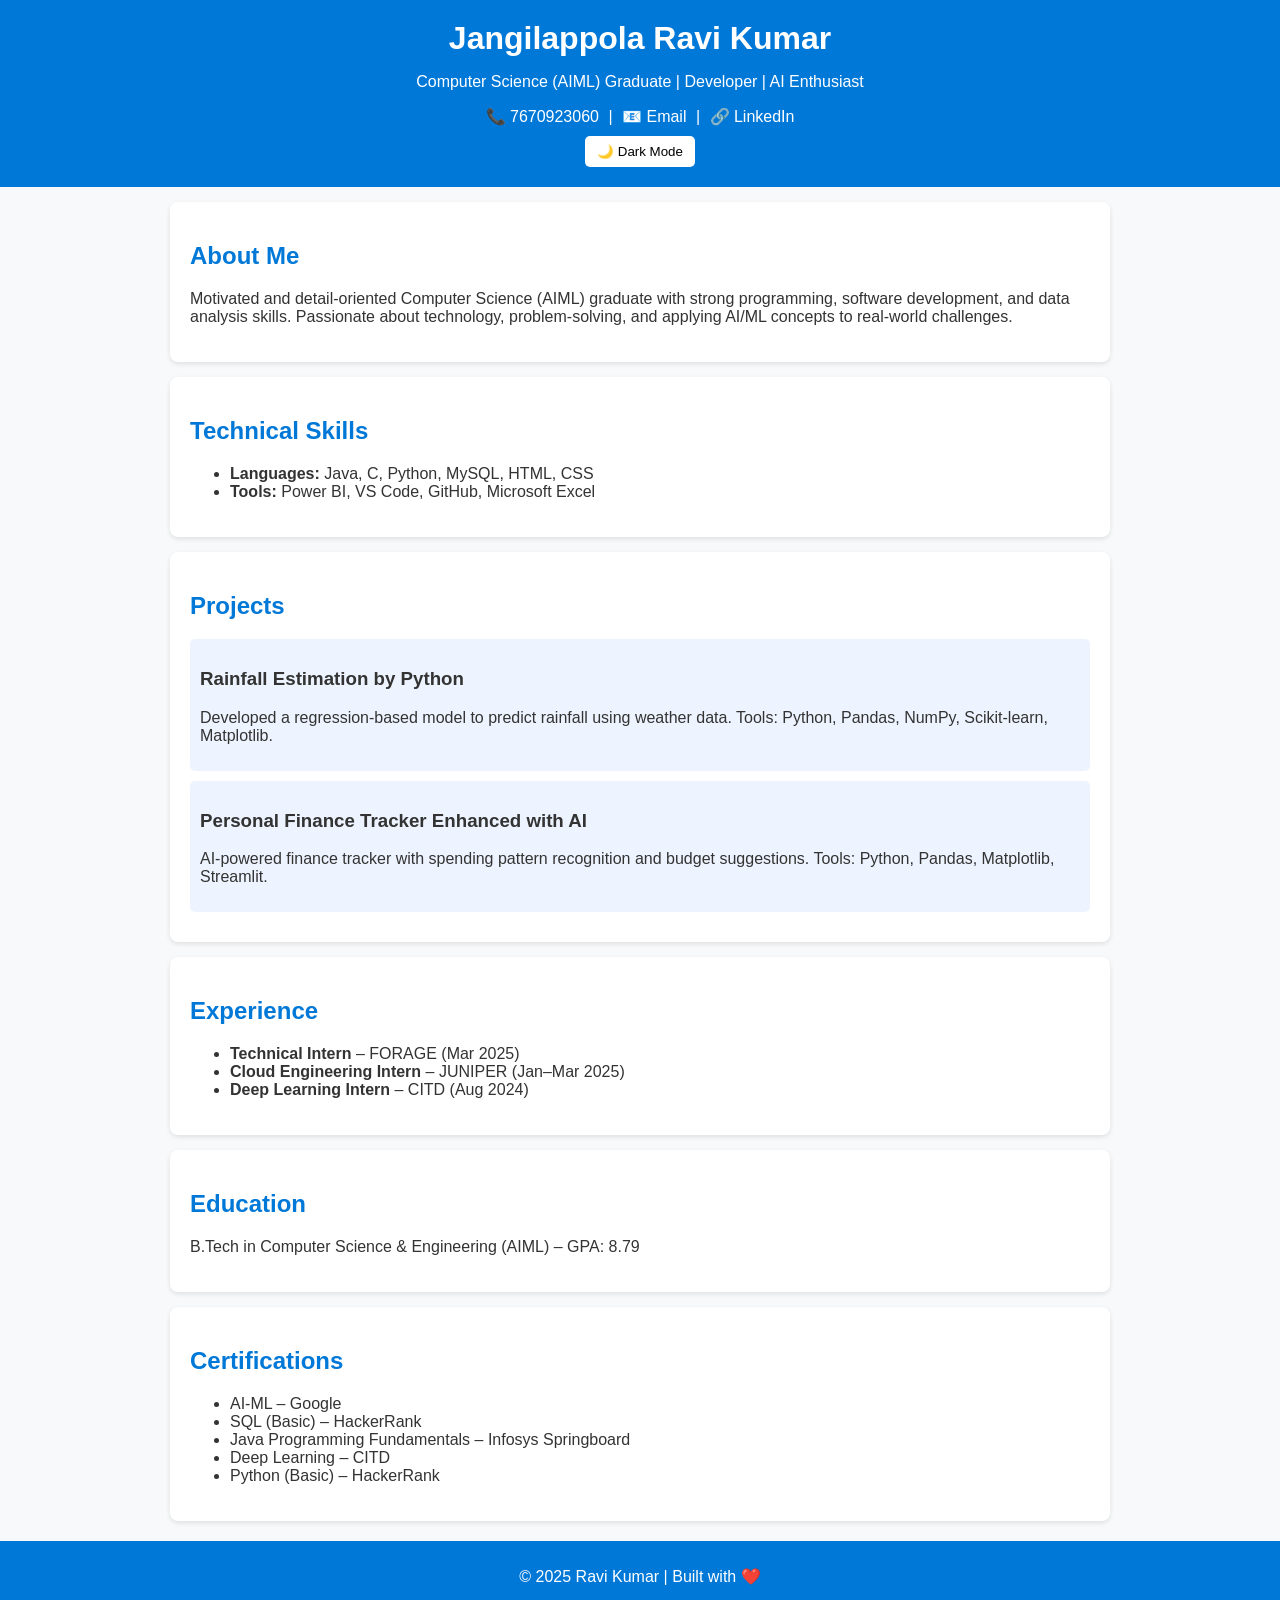
==== index.htm @ ba374aaa "Initial commit" ====
<!DOCTYPE html>
<html lang="en">
<head>
    <meta charset="UTF-8">
    <meta name="viewport" content="width=device-width, initial-scale=1.0">
    <title>Ravi Kumar | Portfolio</title>
    <link rel="stylesheet" href="style.css">
    <script defer src="script.js"></script>
</head>
<body>

<header>
    <h1>Jangilappola Ravi Kumar</h1>
    <p>Computer Science (AIML) Graduate | Developer | AI Enthusiast</p>
    <div class="contact">
        <a href="tel:+917670923060">📞 7670923060</a> |
        <a href="mailto:jravikumar960@gmail.com">📧 Email</a> |
        <a href="https://linkedin.com">🔗 LinkedIn</a>
    </div>
    <button id="theme-toggle">🌙 Dark Mode</button>
</header>

<section id="about" class="fade-in">
    <h2>About Me</h2>
    <p>Motivated and detail-oriented Computer Science (AIML) graduate with strong programming, software development, and data analysis skills. Passionate about technology, problem-solving, and applying AI/ML concepts to real-world challenges.</p>
</section>

<section id="skills" class="fade-in">
    <h2>Technical Skills</h2>
    <ul>
        <li><b>Languages:</b> Java, C, Python, MySQL, HTML, CSS</li>
        <li><b>Tools:</b> Power BI, VS Code, GitHub, Microsoft Excel</li>
    </ul>
</section>

<section id="projects" class="fade-in">
    <h2>Projects</h2>
    <div class="project-card">
        <h3>Rainfall Estimation by Python</h3>
        <p>Developed a regression-based model to predict rainfall using weather data. Tools: Python, Pandas, NumPy, Scikit-learn, Matplotlib.</p>
    </div>
    <div class="project-card">
        <h3>Personal Finance Tracker Enhanced with AI</h3>
        <p>AI-powered finance tracker with spending pattern recognition and budget suggestions. Tools: Python, Pandas, Matplotlib, Streamlit.</p>
    </div>
</section>

<section id="experience" class="fade-in">
    <h2>Experience</h2>
    <ul>
        <li><b>Technical Intern</b> – FORAGE (Mar 2025)</li>
        <li><b>Cloud Engineering Intern</b> – JUNIPER (Jan–Mar 2025)</li>
        <li><b>Deep Learning Intern</b> – CITD (Aug 2024)</li>
    </ul>
</section>

<section id="education" class="fade-in">
    <h2>Education</h2>
    <p>B.Tech in Computer Science & Engineering (AIML) – GPA: 8.79</p>
</section>

<section id="certifications" class="fade-in">
    <h2>Certifications</h2>
    <ul>
        <li>AI-ML – Google</li>
        <li>SQL (Basic) – HackerRank</li>
        <li>Java Programming Fundamentals – Infosys Springboard</li>
        <li>Deep Learning – CITD</li>
        <li>Python (Basic) – HackerRank</li>
    </ul>
</section>

<footer>
    <p>© 2025 Ravi Kumar | Built with ❤️</p>
</footer>

</body>
</html>
---- style.css ----
body {
    font-family: Arial, sans-serif;
    margin: 0;
    background: var(--bg-color, #f8f9fa);
    color: var(--text-color, #333);
    transition: background 0.3s, color 0.3s;
}

header {
    background: #0078d7;
    color: white;
    padding: 20px;
    text-align: center;
}

header h1 {
    margin: 0;
}

.contact a {
    color: white;
    text-decoration: none;
    margin: 0 5px;
}

#theme-toggle {
    background: white;
    border: none;
    padding: 8px 12px;
    margin-top: 10px;
    cursor: pointer;
    border-radius: 5px;
}

section {
    padding: 20px;
    background: white;
    margin: 15px auto;
    max-width: 900px;
    border-radius: 8px;
    box-shadow: 0 2px 5px rgba(0,0,0,0.1);
}

h2 {
    color: #0078d7;
}

.project-card {
    background: #eef4ff;
    padding: 10px;
    border-radius: 5px;
    margin-bottom: 10px;
    transition: transform 0.3s;
}

.project-card:hover {
    transform: scale(1.02);
}

footer {
    text-align: center;
    padding: 10px;
    background: #0078d7;
    color: white;
    margin-top: 20px;
}

/* Animations */
.fade-in {
    opacity: 0;
    transform: translateY(20px);
    animation: fadeIn 1s forwards;
}

@keyframes fadeIn {
    to {
        opacity: 1;
        transform: translateY(0);
    }
}

/* Dark mode */
body.dark {
    --bg-color: #1e1e1e;
    --text-color: #f0f0f0;
}

body.dark section {
    background: #2c2c2c;
}

body.dark header,
body.dark footer {
    background: #111;
}
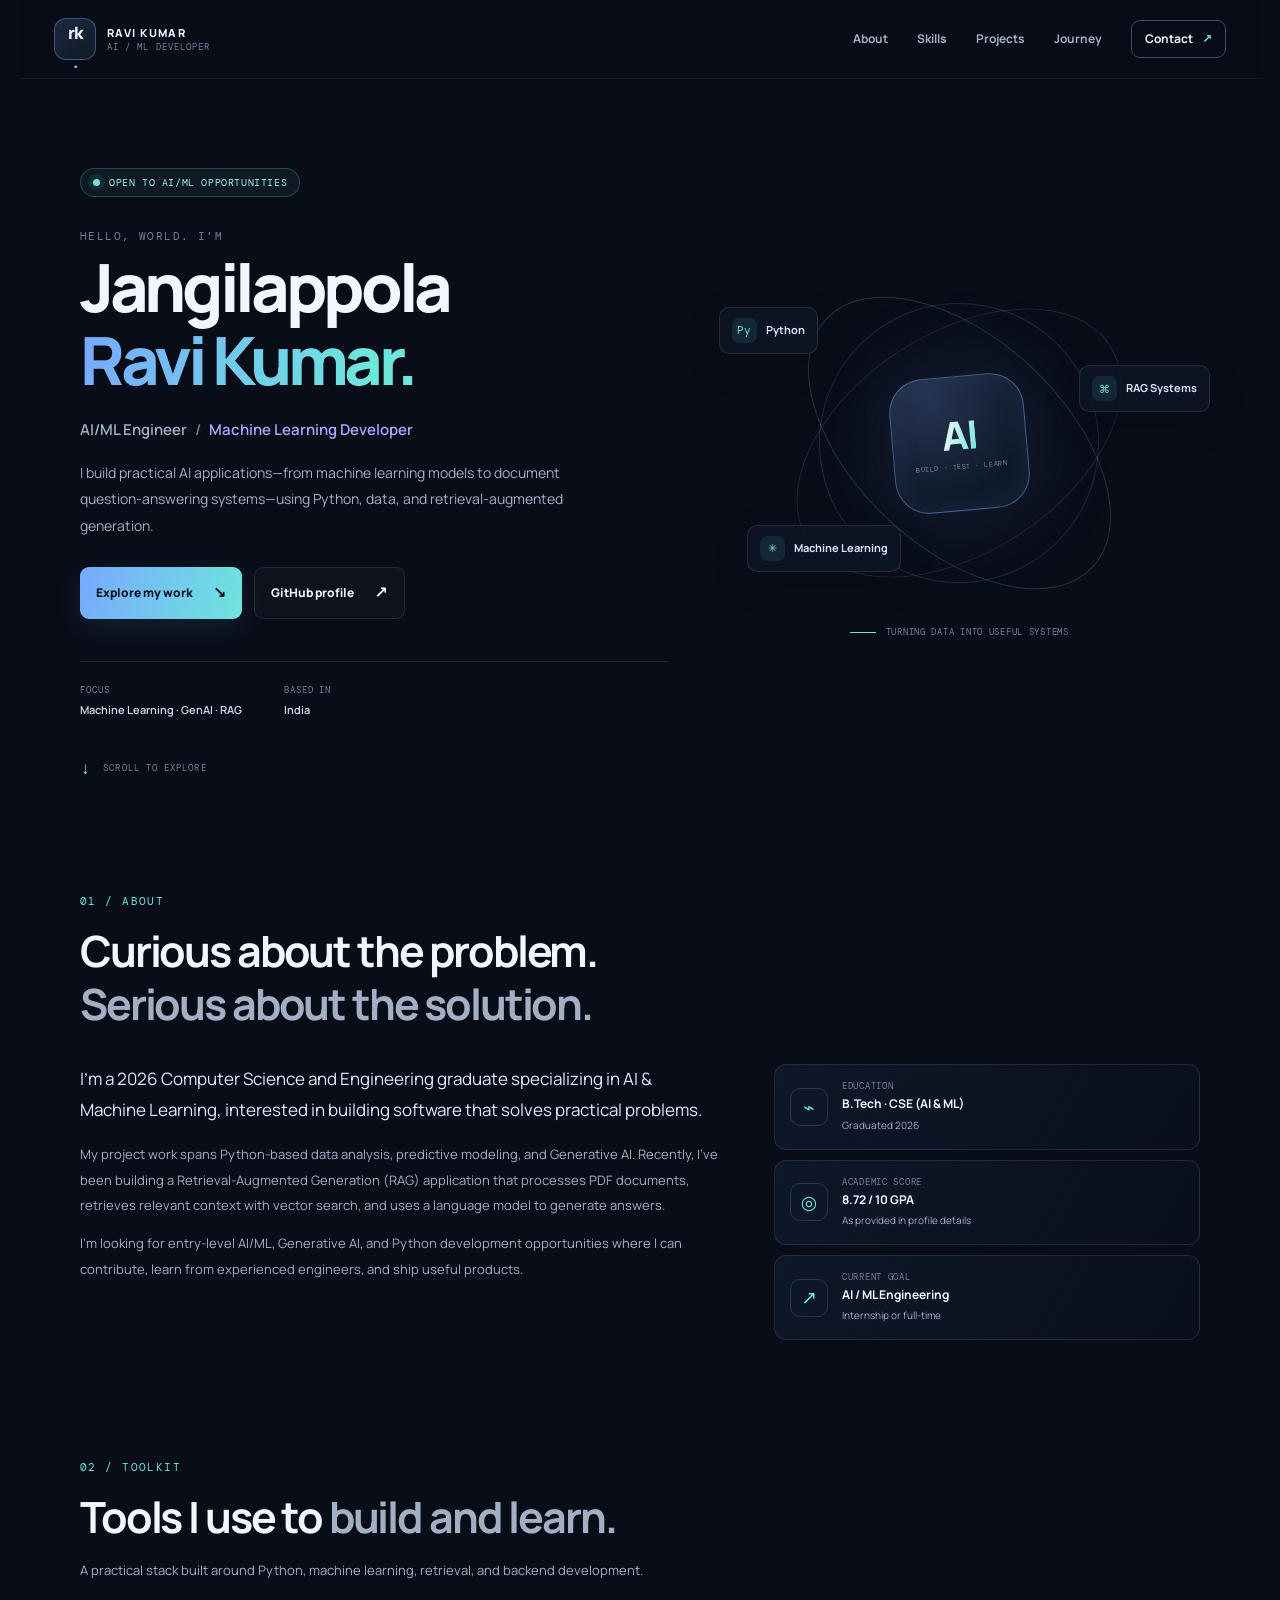
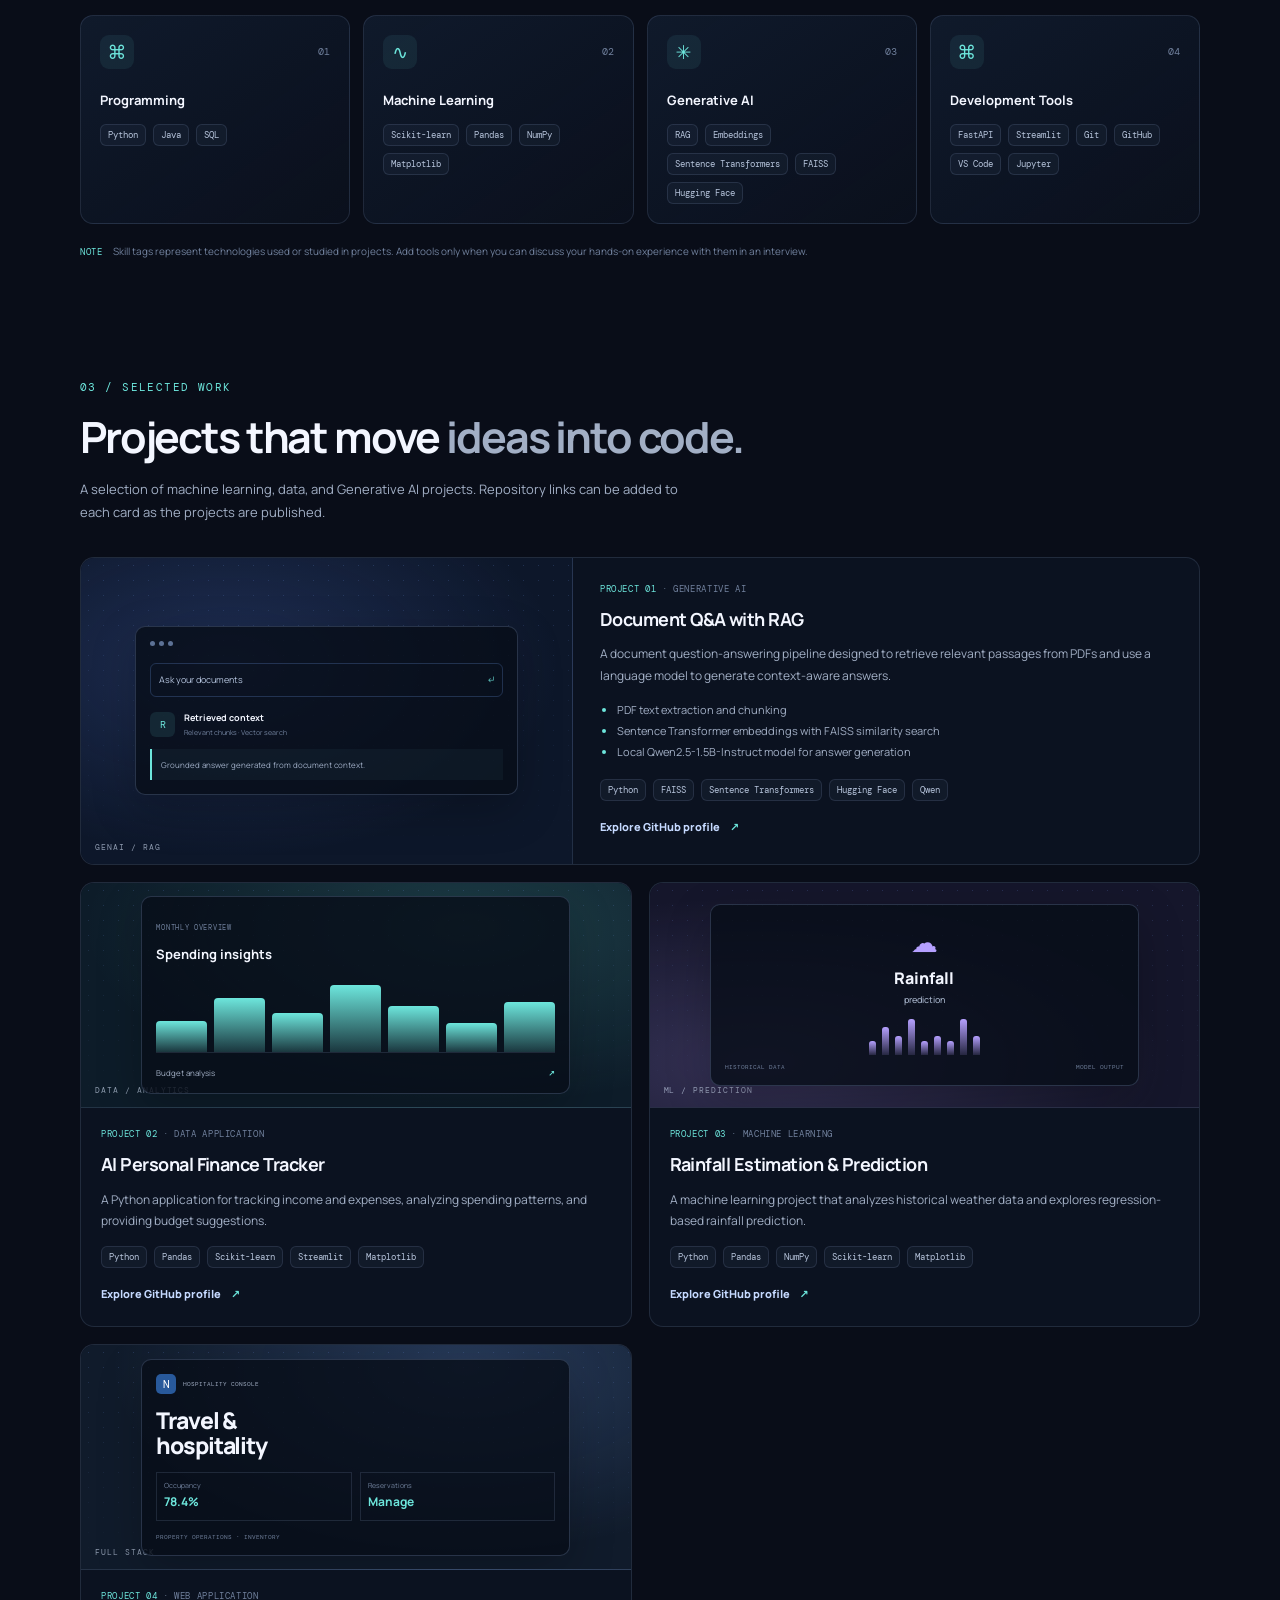
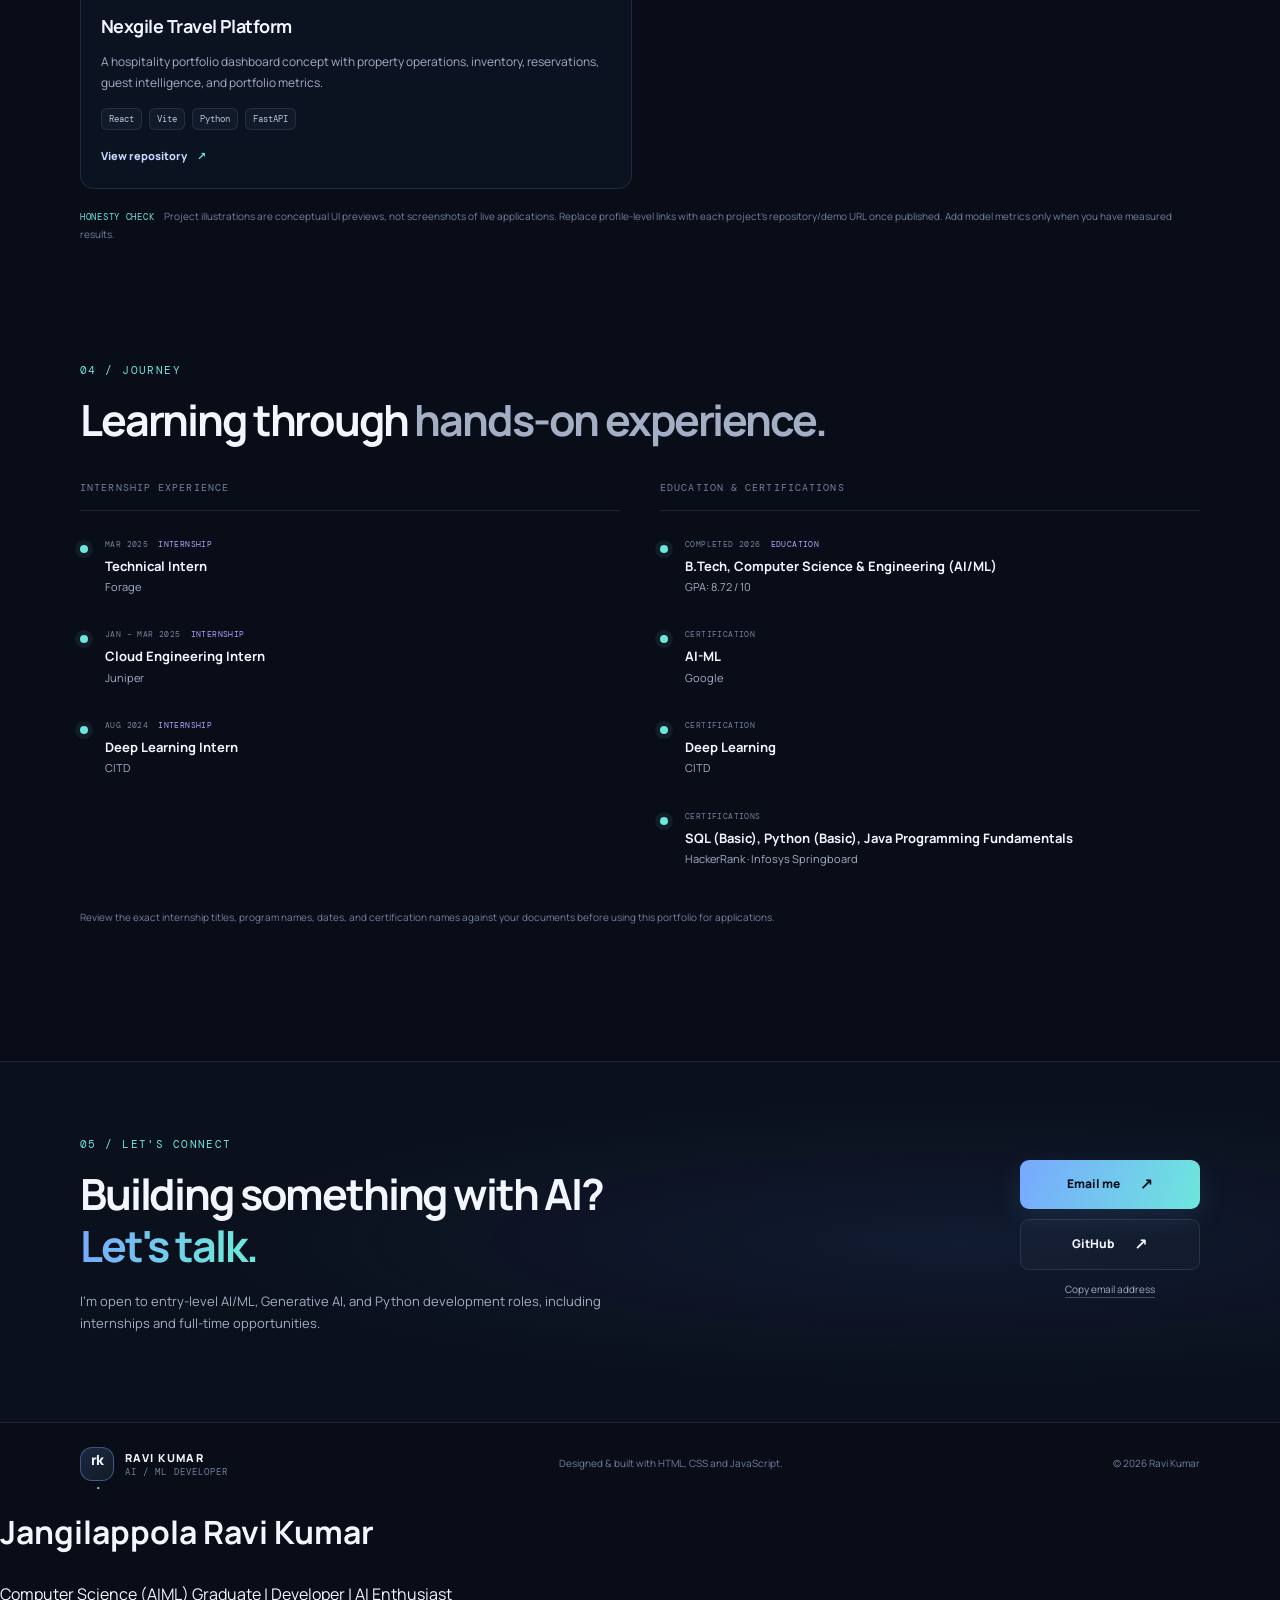
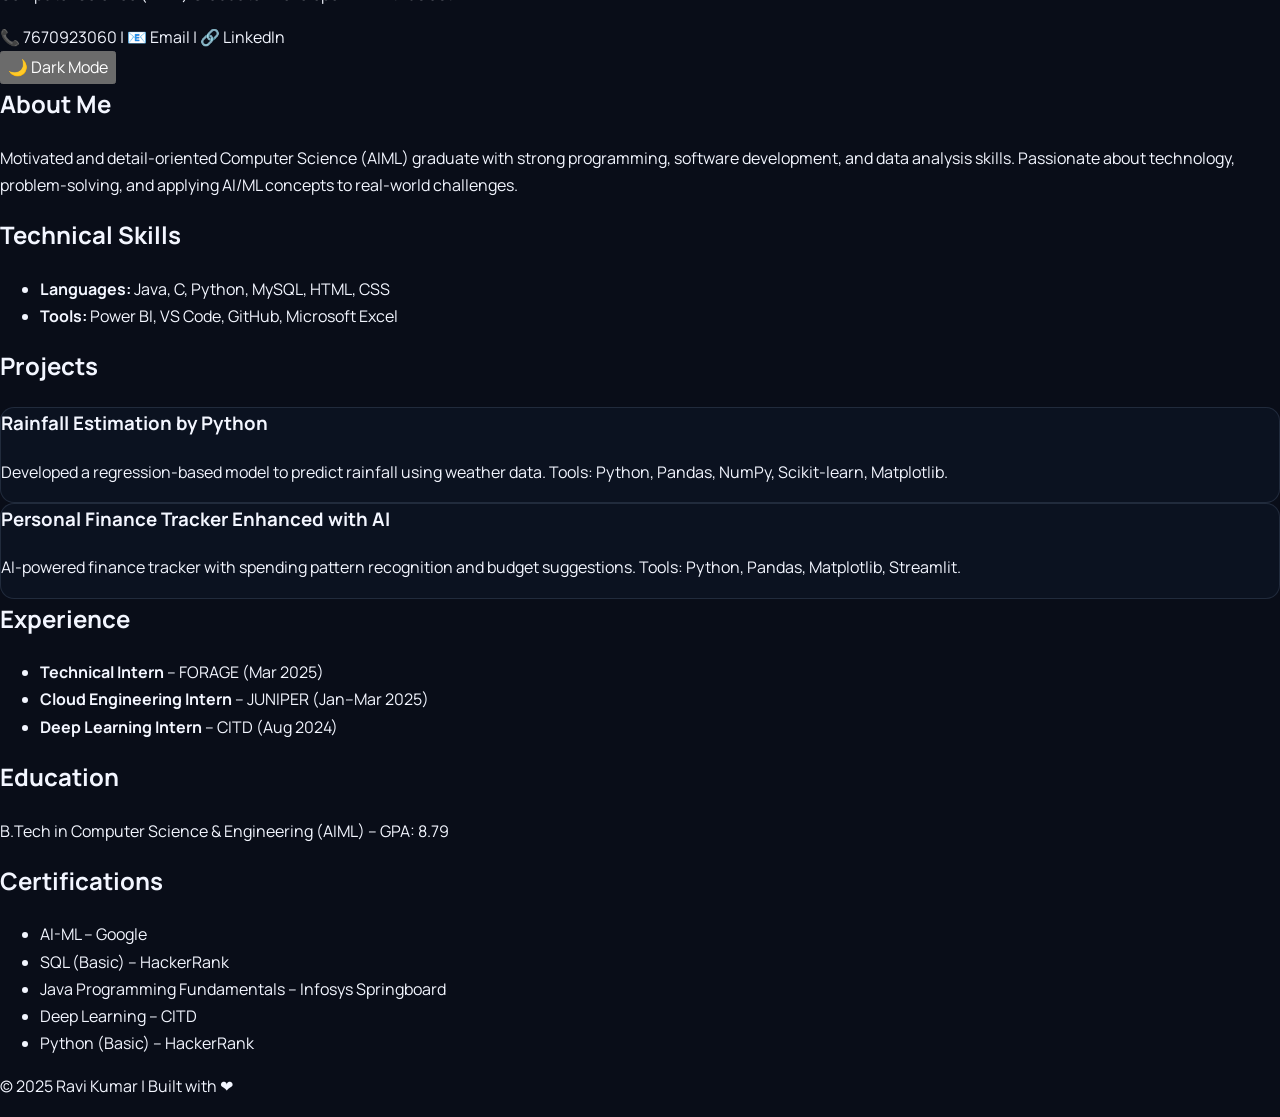
==== commit 6650ad8e: "Redesign portfolio for AI ML roles" ====
--- a/index.htm
+++ b/index.htm
@@ -3,11 +3,168 @@
 <head>
     <meta charset="UTF-8">
     <meta name="viewport" content="width=device-width, initial-scale=1.0">
-    <title>Ravi Kumar | Portfolio</title>
+    <title>Jangilappola Ravi Kumar | Portfolio</title>
     <link rel="stylesheet" href="style.css">
     <script defer src="script.js"></script>
 </head>
 <body>
+<!DOCTYPE html>
+<html lang="en">
+<head>
+  <meta charset="UTF-8">
+  <meta name="viewport" content="width=device-width, initial-scale=1.0">
+  <meta name="theme-color" content="#090d18">
+  <meta name="description" content="Ravi Kumar — AI/ML and Generative AI developer building machine learning, RAG, and Python applications.">
+  <title>Ravi Kumar | AI/ML & Generative AI Developer</title>
+  <link rel="preconnect" href="https://fonts.googleapis.com">
+  <link rel="preconnect" href="https://fonts.gstatic.com" crossorigin>
+  <link href="https://fonts.googleapis.com/css2?family=DM+Mono:wght@400;500&family=Manrope:wght@400;500;600;700;800&display=swap" rel="stylesheet">
+  <link rel="stylesheet" href="style.css">
+  <script defer src="script.js"></script>
+</head>
+<body>
+  <div class="scroll-progress" id="scroll-progress" aria-hidden="true"></div>
+  <header class="site-header">
+    <a class="brand" href="#home" aria-label="Ravi Kumar home">
+      <span class="brand-mark">rk<span>.</span></span>
+      <span class="brand-copy">RAVI KUMAR<small>AI / ML DEVELOPER</small></span>
+    </a>
+    <button class="menu-toggle" id="menu-toggle" aria-label="Open navigation" aria-expanded="false">☰</button>
+    <nav class="nav" id="nav" aria-label="Main navigation">
+      <a href="#about">About</a>
+      <a href="#skills">Skills</a>
+      <a href="#projects">Projects</a>
+      <a href="#experience">Journey</a>
+      <a href="#contact" class="nav-contact">Contact <span>↗</span></a>
+    </nav>
+  </header>
+
+  <main>
+    <section class="hero section-wrap" id="home">
+      <div class="hero-copy">
+        <div class="availability"><span class="pulse-dot"></span> OPEN TO AI/ML OPPORTUNITIES</div>
+        <p class="eyebrow">HELLO, WORLD. I'M</p>
+        <h1>Jangilappola<br><span>Ravi Kumar.</span></h1>
+        <h2 class="hero-role">AI/ML Engineer <span class="role-divider">/</span> <span id="rotating-role">Generative AI Developer</span></h2>
+        <p class="hero-description">I build practical AI applications—from machine learning models to document question-answering systems—using Python, data, and retrieval-augmented generation.</p>
+        <div class="hero-actions">
+          <a class="button button-primary" href="#projects">Explore my work <span>↘</span></a>
+          <a class="button button-secondary" href="https://github.com/jravikumar960" target="_blank" rel="noreferrer">GitHub profile <span>↗</span></a>
+        </div>
+        <div class="hero-meta">
+          <div><span class="meta-label">FOCUS</span><strong>Machine Learning · GenAI · RAG</strong></div>
+          <div><span class="meta-label">BASED IN</span><strong>India</strong></div>
+        </div>
+      </div>
+      <div class="hero-visual" aria-label="Decorative neural network illustration">
+        <div class="visual-grid"></div>
+        <div class="orbit orbit-one"></div><div class="orbit orbit-two"></div><div class="orbit orbit-three"></div>
+        <div class="core"><span>AI</span><small>BUILD · TEST · LEARN</small></div>
+        <div class="float-chip chip-python"><span class="chip-icon">Py</span> Python</div>
+        <div class="float-chip chip-rag"><span class="chip-icon">⌘</span> RAG Systems</div>
+        <div class="float-chip chip-ml"><span class="chip-icon">✳</span> Machine Learning</div>
+        <div class="visual-caption"><span class="caption-line"></span> TURNING DATA INTO USEFUL SYSTEMS</div>
+      </div>
+      <a class="scroll-cue" href="#about"><span class="scroll-icon">↓</span> SCROLL TO EXPLORE</a>
+    </section>
+
+    <section class="section-wrap section-block" id="about">
+      <div class="section-heading reveal">
+        <p class="eyebrow">01 / ABOUT</p>
+        <h2>Curious about the problem.<br><span>Serious about the solution.</span></h2>
+      </div>
+      <div class="about-grid reveal">
+        <div class="about-main">
+          <p class="lead">I'm a 2026 Computer Science and Engineering graduate specializing in AI & Machine Learning, interested in building software that solves practical problems.</p>
+          <p>My project work spans Python-based data analysis, predictive modeling, and Generative AI. Recently, I've been building a Retrieval-Augmented Generation (RAG) application that processes PDF documents, retrieves relevant context with vector search, and uses a language model to generate answers.</p>
+          <p>I'm looking for entry-level AI/ML, Generative AI, and Python development opportunities where I can contribute, learn from experienced engineers, and ship useful products.</p>
+        </div>
+        <div class="about-facts">
+          <div class="fact-card"><span class="fact-symbol">⌁</span><div><span class="fact-label">EDUCATION</span><strong>B.Tech · CSE (AI & ML)</strong><small>Graduated 2026</small></div></div>
+          <div class="fact-card"><span class="fact-symbol">◎</span><div><span class="fact-label">ACADEMIC SCORE</span><strong>8.72 / 10 GPA</strong><small>As provided in profile details</small></div></div>
+          <div class="fact-card"><span class="fact-symbol">↗</span><div><span class="fact-label">CURRENT GOAL</span><strong>AI / ML Engineering</strong><small>Internship or full-time</small></div></div>
+        </div>
+      </div>
+    </section>
+
+    <section class="section-wrap section-block" id="skills">
+      <div class="section-heading reveal">
+        <p class="eyebrow">02 / TOOLKIT</p>
+        <h2>Tools I use to <span>build and learn.</span></h2>
+        <p class="section-intro">A practical stack built around Python, machine learning, retrieval, and backend development.</p>
+      </div>
+      <div class="skills-grid reveal">
+        <article class="skill-card"><div class="skill-top"><span class="skill-icon">⌘</span><span class="skill-index">01</span></div><h3>Programming</h3><div class="tag-list"><span>Python</span><span>Java</span><span>SQL</span></div></article>
+        <article class="skill-card"><div class="skill-top"><span class="skill-icon">∿</span><span class="skill-index">02</span></div><h3>Machine Learning</h3><div class="tag-list"><span>Scikit-learn</span><span>Pandas</span><span>NumPy</span><span>Matplotlib</span></div></article>
+        <article class="skill-card"><div class="skill-top"><span class="skill-icon">✳</span><span class="skill-index">03</span></div><h3>Generative AI</h3><div class="tag-list"><span>RAG</span><span>Embeddings</span><span>Sentence Transformers</span><span>FAISS</span><span>Hugging Face</span></div></article>
+        <article class="skill-card"><div class="skill-top"><span class="skill-icon">⌘</span><span class="skill-index">04</span></div><h3>Development Tools</h3><div class="tag-list"><span>FastAPI</span><span>Streamlit</span><span>Git</span><span>GitHub</span><span>VS Code</span><span>Jupyter</span></div></article>
+      </div>
+      <p class="skills-note reveal"><span>NOTE</span> Skill tags represent technologies used or studied in projects. Add tools only when you can discuss your hands-on experience with them in an interview.</p>
+    </section>
+
+    <section class="section-wrap section-block" id="projects">
+      <div class="section-heading reveal">
+        <p class="eyebrow">03 / SELECTED WORK</p>
+        <h2>Projects that move <span>ideas into code.</span></h2>
+        <p class="section-intro">A selection of machine learning, data, and Generative AI projects. Repository links can be added to each card as the projects are published.</p>
+      </div>
+      <div class="project-grid">
+        <article class="project-card project-featured reveal">
+          <div class="project-art art-rag"><div class="art-window"><div class="window-dots"><i></i><i></i><i></i></div><div class="art-query">Ask your documents<span>↵</span></div><div class="art-result"><span class="result-icon">R</span><div><b>Retrieved context</b><small>Relevant chunks · Vector search</small></div></div><div class="art-answer">Grounded answer generated from document context.</div></div><span class="art-label">GENAI / RAG</span></div>
+          <div class="project-body"><div class="project-kicker">PROJECT 01 <span>· GENERATIVE AI</span></div><h3>Document Q&A with RAG</h3><p>A document question-answering pipeline designed to retrieve relevant passages from PDFs and use a language model to generate context-aware answers.</p><ul class="project-details"><li>PDF text extraction and chunking</li><li>Sentence Transformer embeddings with FAISS similarity search</li><li>Local Qwen2.5-1.5B-Instruct model for answer generation</li></ul><div class="tag-list"><span>Python</span><span>FAISS</span><span>Sentence Transformers</span><span>Hugging Face</span><span>Qwen</span></div><a class="text-link" href="https://github.com/jravikumar960" target="_blank" rel="noreferrer">Explore GitHub profile <span>↗</span></a></div>
+        </article>
+        <article class="project-card reveal">
+          <div class="project-art art-finance"><div class="finance-ui"><span class="finance-label">MONTHLY OVERVIEW</span><strong>Spending insights</strong><div class="finance-bars"><i style="height:42%"></i><i style="height:72%"></i><i style="height:52%"></i><i style="height:90%"></i><i style="height:62%"></i><i style="height:38%"></i><i style="height:67%"></i></div><div class="finance-line"><span>Budget analysis</span><b>↗</b></div></div><span class="art-label">DATA / ANALYTICS</span></div>
+          <div class="project-body"><div class="project-kicker">PROJECT 02 <span>· DATA APPLICATION</span></div><h3>AI Personal Finance Tracker</h3><p>A Python application for tracking income and expenses, analyzing spending patterns, and providing budget suggestions.</p><div class="tag-list"><span>Python</span><span>Pandas</span><span>Scikit-learn</span><span>Streamlit</span><span>Matplotlib</span></div><a class="text-link" href="https://github.com/jravikumar960" target="_blank" rel="noreferrer">Explore GitHub profile <span>↗</span></a></div>
+        </article>
+        <article class="project-card reveal">
+          <div class="project-art art-rain"><div class="weather-ui"><div class="weather-cloud">☁</div><div class="weather-number">Rainfall<span>prediction</span></div><div class="weather-chart"><i></i><i></i><i></i><i></i><i></i><i></i><i></i><i></i><i></i></div><div class="weather-foot"><span>HISTORICAL DATA</span><span>MODEL OUTPUT</span></div></div><span class="art-label">ML / PREDICTION</span></div>
+          <div class="project-body"><div class="project-kicker">PROJECT 03 <span>· MACHINE LEARNING</span></div><h3>Rainfall Estimation & Prediction</h3><p>A machine learning project that analyzes historical weather data and explores regression-based rainfall prediction.</p><div class="tag-list"><span>Python</span><span>Pandas</span><span>NumPy</span><span>Scikit-learn</span><span>Matplotlib</span></div><a class="text-link" href="https://github.com/jravikumar960" target="_blank" rel="noreferrer">Explore GitHub profile <span>↗</span></a></div>
+        </article>
+        <article class="project-card reveal">
+          <div class="project-art art-travel"><div class="travel-ui"><div class="travel-top"><span>N</span><small>HOSPITALITY CONSOLE</small></div><div class="travel-title">Travel &<br>hospitality</div><div class="travel-stats"><span>Occupancy<strong>78.4%</strong></span><span>Reservations<strong>Manage</strong></span></div><div class="travel-bottom">PROPERTY OPERATIONS · INVENTORY</div></div><span class="art-label">FULL STACK</span></div>
+          <div class="project-body"><div class="project-kicker">PROJECT 04 <span>· WEB APPLICATION</span></div><h3>Nexgile Travel Platform</h3><p>A hospitality portfolio dashboard concept with property operations, inventory, reservations, guest intelligence, and portfolio metrics.</p><div class="tag-list"><span>React</span><span>Vite</span><span>Python</span><span>FastAPI</span></div><a class="text-link" href="https://github.com/jravikumar960/Travel-Portal" target="_blank" rel="noreferrer">View repository <span>↗</span></a></div>
+        </article>
+      </div>
+      <p class="project-disclaimer reveal"><span>HONESTY CHECK</span> Project illustrations are conceptual UI previews, not screenshots of live applications. Replace profile-level links with each project's repository/demo URL once published. Add model metrics only when you have measured results.</p>
+    </section>
+
+    <section class="section-wrap section-block" id="experience">
+      <div class="section-heading reveal">
+        <p class="eyebrow">04 / JOURNEY</p>
+        <h2>Learning through <span>hands-on experience.</span></h2>
+      </div>
+      <div class="journey-grid reveal">
+        <div class="journey-column"><h3 class="column-title">INTERNSHIP EXPERIENCE</h3>
+          <article class="journey-item"><span class="timeline-dot"></span><div><div class="journey-meta"><span>MAR 2025</span><span>INTERNSHIP</span></div><h4>Technical Intern</h4><p>Forage</p></div></article>
+          <article class="journey-item"><span class="timeline-dot"></span><div><div class="journey-meta"><span>JAN – MAR 2025</span><span>INTERNSHIP</span></div><h4>Cloud Engineering Intern</h4><p>Juniper</p></div></article>
+          <article class="journey-item"><span class="timeline-dot"></span><div><div class="journey-meta"><span>AUG 2024</span><span>INTERNSHIP</span></div><h4>Deep Learning Intern</h4><p>CITD</p></div></article>
+        </div>
+        <div class="journey-column"><h3 class="column-title">EDUCATION & CERTIFICATIONS</h3>
+          <article class="journey-item"><span class="timeline-dot"></span><div><div class="journey-meta"><span>COMPLETED 2026</span><span>EDUCATION</span></div><h4>B.Tech, Computer Science & Engineering (AI/ML)</h4><p>GPA: 8.72 / 10</p></div></article>
+          <article class="journey-item"><span class="timeline-dot"></span><div><div class="journey-meta"><span>CERTIFICATION</span></div><h4>AI-ML</h4><p>Google</p></div></article>
+          <article class="journey-item"><span class="timeline-dot"></span><div><div class="journey-meta"><span>CERTIFICATION</span></div><h4>Deep Learning</h4><p>CITD</p></div></article>
+          <article class="journey-item"><span class="timeline-dot"></span><div><div class="journey-meta"><span>CERTIFICATIONS</span></div><h4>SQL (Basic), Python (Basic), Java Programming Fundamentals</h4><p>HackerRank · Infosys Springboard</p></div></article>
+        </div>
+      </div>
+      <p class="small-note">Review the exact internship titles, program names, dates, and certification names against your documents before using this portfolio for applications.</p>
+    </section>
+
+    <section class="contact-section" id="contact">
+      <div class="section-wrap contact-inner reveal">
+        <div><p class="eyebrow">05 / LET'S CONNECT</p><h2>Building something with AI?<br><span>Let's talk.</span></h2><p>I'm open to entry-level AI/ML, Generative AI, and Python development roles, including internships and full-time opportunities.</p></div>
+        <div class="contact-actions"><a class="button button-primary" href="mailto:jravikumar960@gmail.com">Email me <span>↗</span></a><a class="button button-secondary" href="https://github.com/jravikumar960" target="_blank" rel="noreferrer">GitHub <span>↗</span></a><button class="copy-email" id="copy-email" type="button" data-email="jravikumar960@gmail.com">Copy email address</button><span class="copy-status" id="copy-status" aria-live="polite"></span></div>
+      </div>
+    </section>
+  </main>
+
+  <footer class="site-footer">
+    <a class="brand footer-brand" href="#home"><span class="brand-mark">rk<span>.</span></span><span class="brand-copy">RAVI KUMAR<small>AI / ML DEVELOPER</small></span></a>
+    <p>Designed & built with HTML, CSS and JavaScript.</p>
+    <span class="footer-copy">© <span id="year"></span> Ravi Kumar</span>
+  </footer>
+</body>
+</html>
 
 <header>
     <h1>Jangilappola Ravi Kumar</h1>
--- a/style.css
+++ b/style.css
@@ -1,95 +1,229 @@
-body {
-    font-family: Arial, sans-serif;
-    margin: 0;
-    background: var(--bg-color, #f8f9fa);
-    color: var(--text-color, #333);
-    transition: background 0.3s, color 0.3s;
-}
-
-header {
-    background: #0078d7;
-    color: white;
-    padding: 20px;
-    text-align: center;
-}
-
-header h1 {
-    margin: 0;
-}
-
-.contact a {
-    color: white;
-    text-decoration: none;
-    margin: 0 5px;
-}
-
-#theme-toggle {
-    background: white;
-    border: none;
-    padding: 8px 12px;
-    margin-top: 10px;
-    cursor: pointer;
-    border-radius: 5px;
-}
-
-section {
-    padding: 20px;
-    background: white;
-    margin: 15px auto;
-    max-width: 900px;
-    border-radius: 8px;
-    box-shadow: 0 2px 5px rgba(0,0,0,0.1);
-}
-
-h2 {
-    color: #0078d7;
-}
-
-.project-card {
-    background: #eef4ff;
-    padding: 10px;
-    border-radius: 5px;
-    margin-bottom: 10px;
-    transition: transform 0.3s;
-}
-
-.project-card:hover {
-    transform: scale(1.02);
-}
-
-footer {
-    text-align: center;
-    padding: 10px;
-    background: #0078d7;
-    color: white;
-    margin-top: 20px;
-}
-
-/* Animations */
-.fade-in {
-    opacity: 0;
-    transform: translateY(20px);
-    animation: fadeIn 1s forwards;
-}
-
-@keyframes fadeIn {
-    to {
-        opacity: 1;
-        transform: translateY(0);
-    }
-}
-
-/* Dark mode */
-body.dark {
-    --bg-color: #1e1e1e;
-    --text-color: #f0f0f0;
-}
-
-body.dark section {
-    background: #2c2c2c;
-}
-
-body.dark header,
-body.dark footer {
-    background: #111;
-}
+/* Ravi Kumar — AI/ML portfolio */
+:root {
+  color-scheme: dark;
+  --bg: #090d18;
+  --bg-soft: #0d1322;
+  --panel: #101a2b;
+  --panel-hover: #142239;
+  --text: #f3f6ff;
+  --muted: #a2afc5;
+  --subtle: #71819d;
+  --line: rgba(155, 179, 220, .15);
+  --blue: #78a8ff;
+  --cyan: #6de6dc;
+  --violet: #b5a0ff;
+  --font: "Manrope", system-ui, sans-serif;
+  --mono: "DM Mono", monospace;
+}
+* { box-sizing: border-box; }
+html { scroll-behavior: smooth; scroll-padding-top: 90px; }
+body { margin: 0; background: var(--bg); color: var(--text); font-family: var(--font); line-height: 1.7; overflow-x: hidden; }
+body::before { content: ""; position: fixed; inset: 0; pointer-events: none; z-index: -1; opacity: .23; background-image: linear-gradient(rgba(95,130,185,.06) 1px, transparent 1px), linear-gradient(90deg, rgba(95,130,185,.06) 1px, transparent 1px); background-size: 54px 54px; mask-image: linear-gradient(to bottom, black, transparent 85%); }
+a { color: inherit; text-decoration: none; }
+button { font: inherit; }
+::selection { background: rgba(120,168,255,.35); color: white; }
+.scroll-progress { position: fixed; z-index: 100; left: 0; top: 0; height: 2px; width: 0; background: linear-gradient(90deg, var(--blue), var(--cyan)); }
+.site-header { position: sticky; z-index: 50; top: 0; display: flex; align-items: center; justify-content: space-between; max-width: 1240px; margin: auto; padding: 18px 34px; background: rgba(9,13,24,.82); border-bottom: 1px solid rgba(155,179,220,.08); backdrop-filter: blur(18px); }
+.brand { display: inline-flex; align-items: center; gap: 11px; }
+.brand-mark { display: grid; place-items: center; width: 42px; height: 42px; border: 1px solid rgba(120,168,255,.4); border-radius: 12px; background: linear-gradient(145deg, rgba(120,168,255,.18), rgba(109,230,220,.07)); font-size: 17px; font-weight: 800; letter-spacing: -1px; }
+.brand-mark span { color: var(--cyan); }
+.brand-copy { display: grid; gap: 0; font-size: 11px; font-weight: 800; letter-spacing: .13em; line-height: 1.4; }
+.brand-copy small { color: var(--subtle); font: 9px var(--mono); letter-spacing: .12em; }
+.nav { display: flex; align-items: center; gap: 29px; color: var(--muted); font-size: 12px; font-weight: 700; }
+.nav a { transition: color .2s; }
+.nav a:hover, .nav a.active { color: var(--text); }
+.nav-contact { border: 1px solid rgba(120,168,255,.4); border-radius: 9px; padding: 8px 13px; color: var(--text); }
+.nav-contact span { color: var(--cyan); margin-left: 7px; }
+.menu-toggle { display: none; border: 1px solid var(--line); border-radius: 8px; color: var(--text); background: var(--panel); padding: 7px 11px; }
+.section-wrap { width: min(1120px, calc(100% - 64px)); margin-inline: auto; }
+.hero { min-height: 650px; padding-top: 88px; padding-bottom: 80px; display: grid; grid-template-columns: 1.1fr .9fr; gap: 50px; align-items: center; position: relative; }
+.hero-copy { position: relative; z-index: 2; }
+.availability { display: inline-flex; align-items: center; gap: 9px; border: 1px solid rgba(109,230,220,.23); background: rgba(109,230,220,.06); border-radius: 30px; padding: 7px 12px; color: #a4f5e9; font: 10px var(--mono); letter-spacing: .06em; }
+.pulse-dot { width: 7px; height: 7px; border-radius: 50%; background: var(--cyan); box-shadow: 0 0 0 5px rgba(109,230,220,.08); }
+.eyebrow { color: var(--cyan); font: 11px var(--mono); letter-spacing: .13em; margin: 0 0 17px; }
+.hero .eyebrow { margin-top: 32px; margin-bottom: 8px; color: var(--subtle); }
+h1, h2, h3, h4, p { margin-top: 0; }
+.hero h1 { font-size: clamp(43px, 5.2vw, 69px); letter-spacing: -.065em; line-height: 1.09; margin: 0 0 21px; font-weight: 800; }
+.hero h1 span, .section-heading h2 span, .contact-inner h2 span { background: linear-gradient(100deg, var(--blue), var(--cyan) 85%); -webkit-background-clip: text; background-clip: text; color: transparent; }
+.hero-role { color: var(--muted); font-size: 15px; font-weight: 600; margin-bottom: 17px; }
+.role-divider { color: var(--subtle); margin: 0 5px; }
+#rotating-role { color: var(--violet); }
+.hero-description { max-width: 535px; color: var(--muted); font-size: 14px; line-height: 1.9; }
+.hero-actions { display: flex; flex-wrap: wrap; gap: 12px; margin-top: 28px; }
+.button { display: inline-flex; justify-content: center; align-items: center; gap: 20px; min-height: 46px; border-radius: 9px; padding: 11px 16px; font-size: 12px; font-weight: 800; transition: transform .2s, border-color .2s, background .2s; cursor: pointer; }
+.button:hover { transform: translateY(-2px); }
+.button span { font-size: 16px; }
+.button-primary { color: #07101e; background: linear-gradient(110deg, var(--blue), var(--cyan)); box-shadow: 0 8px 28px rgba(94,168,225,.13); }
+.button-secondary { border: 1px solid var(--line); background: rgba(255,255,255,.025); color: var(--text); }
+.button-secondary:hover { border-color: rgba(120,168,255,.55); }
+.hero-meta { display: flex; gap: 42px; margin-top: 42px; padding-top: 22px; border-top: 1px solid var(--line); }
+.hero-meta div { display: grid; gap: 5px; }
+.meta-label { color: var(--subtle); font: 9px var(--mono); letter-spacing: .1em; }
+.hero-meta strong { font-size: 11px; font-weight: 600; color: #d4dced; }
+.hero-visual { height: 390px; position: relative; display: grid; place-items: center; isolation: isolate; }
+.visual-grid { position: absolute; inset: 6% 2%; background-image: radial-gradient(rgba(120,168,255,.3) .8px, transparent .8px); background-size: 17px 17px; mask-image: radial-gradient(ellipse, black, transparent 70%); opacity: .5; }
+.orbit { position: absolute; border: 1px solid rgba(120,168,255,.18); border-radius: 50%; transform: rotate(-27deg); }
+.orbit-one { width: 280px; height: 280px; }
+.orbit-two { width: 365px; height: 210px; transform: rotate(43deg); border-color: rgba(109,230,220,.2); }
+.orbit-three { width: 220px; height: 360px; transform: rotate(57deg); border-color: rgba(181,160,255,.15); }
+.core { position: relative; width: 135px; height: 135px; display: flex; flex-direction: column; justify-content: center; align-items: center; gap: 7px; border-radius: 34px; border: 1px solid rgba(120,168,255,.48); background: radial-gradient(circle at 30% 15%, rgba(120,168,255,.25), rgba(16,26,43,.95) 70%); box-shadow: 0 0 90px rgba(80,132,228,.18), inset 0 0 30px rgba(120,168,255,.09); transform: rotate(-5deg); }
+.core span { font-size: 39px; line-height: 1; font-weight: 800; letter-spacing: -.07em; background: linear-gradient(110deg, white, var(--cyan)); -webkit-background-clip: text; background-clip: text; color: transparent; }
+.core small { color: var(--subtle); font: 7px var(--mono); letter-spacing: .08em; }
+.float-chip { position: absolute; display: flex; align-items: center; gap: 9px; border: 1px solid var(--line); background: rgba(14,22,38,.9); box-shadow: 0 12px 35px rgba(0,0,0,.18); border-radius: 10px; padding: 10px 12px; color: #dbe5f7; font-size: 11px; font-weight: 700; animation: float 5s ease-in-out infinite; }
+.chip-icon { display: grid; place-items: center; width: 25px; height: 25px; border-radius: 7px; color: var(--cyan); background: rgba(109,230,220,.09); font: 11px var(--mono); }
+.chip-python { top: 15%; left: 0; }
+.chip-rag { top: 30%; right: -2%; animation-delay: -1.4s; }
+.chip-ml { bottom: 17%; left: 6%; animation-delay: -2.7s; }
+.visual-caption { position: absolute; bottom: 0; display: flex; align-items: center; gap: 10px; color: var(--subtle); font: 9px var(--mono); letter-spacing: .08em; }
+.caption-line { display: inline-block; width: 26px; height: 1px; background: var(--cyan); }
+.scroll-cue { position: absolute; bottom: 20px; left: 0; display: flex; align-items: center; gap: 12px; color: var(--subtle); font: 9px var(--mono); letter-spacing: .12em; }
+.scroll-icon { color: var(--cyan); font-size: 17px; }
+.section-block { padding-top: 95px; padding-bottom: 25px; }
+.section-heading { margin-bottom: 34px; }
+.section-heading h2, .contact-inner h2 { font-size: clamp(30px, 4vw, 43px); line-height: 1.22; letter-spacing: -.05em; margin: 0; }
+.section-heading h2 span { color: var(--muted); background: none; -webkit-text-fill-color: var(--muted); }
+.section-intro { max-width: 630px; color: var(--muted); font-size: 13px; margin: 15px 0 0; }
+.about-grid { display: grid; grid-template-columns: 1.2fr .8fr; gap: 55px; }
+.about-main { color: var(--muted); font-size: 13px; line-height: 1.95; }
+.about-main .lead { color: #e3eafa; font-size: 17px; line-height: 1.8; }
+.about-facts { display: grid; gap: 10px; align-content: start; }
+.fact-card { display: flex; align-items: center; gap: 14px; border: 1px solid var(--line); border-radius: 12px; padding: 15px; background: linear-gradient(120deg, rgba(17,28,47,.75), rgba(11,17,30,.55)); }
+.fact-symbol { display: grid; place-items: center; flex: 0 0 38px; height: 38px; border: 1px solid rgba(120,168,255,.22); border-radius: 10px; color: var(--cyan); font-size: 19px; }
+.fact-card div { display: grid; gap: 2px; }
+.fact-label { color: var(--subtle); font: 9px var(--mono); letter-spacing: .08em; }
+.fact-card strong { font-size: 12px; }
+.fact-card small { color: var(--muted); font-size: 10px; }
+.skills-grid { display: grid; grid-template-columns: repeat(4,1fr); gap: 13px; }
+.skill-card { min-height: 185px; padding: 19px; border: 1px solid var(--line); border-radius: 13px; background: linear-gradient(145deg, rgba(17,28,47,.85), rgba(11,17,30,.75)); transition: transform .2s, border-color .2s; }
+.skill-card:hover, .project-card:hover { transform: translateY(-4px); border-color: rgba(120,168,255,.35); }
+.skill-top { display: flex; align-items: center; justify-content: space-between; margin-bottom: 20px; }
+.skill-icon { display: grid; place-items: center; width: 34px; height: 34px; border-radius: 9px; color: var(--cyan); background: rgba(109,230,220,.08); font-size: 19px; }
+.skill-index { color: var(--subtle); font: 10px var(--mono); }
+.skill-card h3 { font-size: 13px; margin-bottom: 13px; }
+.tag-list { display: flex; flex-wrap: wrap; gap: 7px; }
+.tag-list span { display: inline-block; border: 1px solid rgba(135,159,198,.17); border-radius: 6px; padding: 4px 7px; color: #b7c5dc; background: rgba(127,154,198,.055); font: 9px var(--mono); }
+.skills-note, .project-disclaimer { margin: 18px 0 0; color: var(--subtle); font-size: 10px; line-height: 1.8; }
+.skills-note span, .project-disclaimer span { color: var(--cyan); font: 9px var(--mono); letter-spacing: .08em; margin-right: 8px; }
+.project-grid { display: grid; grid-template-columns: repeat(2,1fr); gap: 17px; }
+.project-card { overflow: hidden; border: 1px solid var(--line); border-radius: 14px; background: rgba(13,20,35,.82); transition: transform .25s, border-color .25s; }
+.project-featured { grid-column: span 2; display: grid; grid-template-columns: .88fr 1.12fr; }
+.project-art { min-height: 225px; display: grid; place-items: center; position: relative; overflow: hidden; border-bottom: 1px solid var(--line); }
+.project-featured .project-art { min-height: 100%; border-bottom: 0; border-right: 1px solid var(--line); }
+.project-art::before { content: ""; position: absolute; inset: 0; opacity: .55; background-image: radial-gradient(rgba(120,168,255,.35) .7px, transparent .7px); background-size: 15px 15px; mask-image: linear-gradient(black, transparent); }
+.art-rag { background: radial-gradient(ellipse at 30% 35%, rgba(76,105,191,.28), transparent 68%), #0d172a; }
+.art-finance { background: radial-gradient(ellipse at 70% 20%, rgba(109,230,220,.17), transparent 70%), #0d1c29; }
+.art-rain { background: radial-gradient(ellipse at 20% 80%, rgba(181,160,255,.2), transparent 65%), #15162b; }
+.art-travel { background: radial-gradient(ellipse at 70% 10%, rgba(120,168,255,.22), transparent 65%), #101b2b; }
+.art-label { position: absolute; bottom: 12px; left: 14px; color: rgba(209,222,245,.65); font: 8px var(--mono); letter-spacing: .12em; }
+.art-window, .finance-ui, .weather-ui, .travel-ui { position: relative; z-index: 1; width: 78%; border: 1px solid rgba(149,177,228,.22); border-radius: 10px; background: rgba(8,14,25,.82); box-shadow: 0 15px 45px rgba(0,0,0,.22); padding: 14px; }
+.window-dots { display: flex; gap: 4px; margin-bottom: 17px; }
+.window-dots i { width: 5px; height: 5px; border-radius: 50%; background: #5c7195; }
+.art-query { display: flex; justify-content: space-between; border: 1px solid rgba(120,168,255,.22); border-radius: 6px; padding: 8px; color: #b4c3dd; font-size: 9px; }
+.art-query span { color: var(--cyan); }
+.art-result { display: flex; gap: 9px; align-items: center; margin-top: 13px; }
+.result-icon { display: grid; place-items: center; width: 25px; height: 25px; border-radius: 6px; color: var(--cyan); background: rgba(109,230,220,.1); font: 10px var(--mono); }
+.art-result div { display: grid; gap: 2px; }
+.art-result b { font-size: 9px; }
+.art-result small { color: var(--subtle); font-size: 7px; }
+.art-answer { margin-top: 10px; padding: 9px; border-left: 2px solid var(--cyan); color: #9fadc5; background: rgba(109,230,220,.045); font-size: 8px; }
+.finance-label { color: var(--subtle); font: 7px var(--mono); letter-spacing: .1em; }
+.finance-ui strong { display: block; margin-top: 4px; font-size: 13px; }
+.finance-bars { height: 75px; display: flex; align-items: end; gap: 7px; margin: 13px 0; border-bottom: 1px solid var(--line); }
+.finance-bars i { flex: 1; border-radius: 4px 4px 0 0; background: linear-gradient(var(--cyan), rgba(109,230,220,.18)); }
+.finance-line { display: flex; justify-content: space-between; color: var(--muted); font-size: 8px; }
+.finance-line b { color: var(--cyan); }
+.weather-ui { text-align: center; }
+.weather-cloud { color: var(--violet); font-size: 27px; }
+.weather-number { font-size: 16px; font-weight: 800; }
+.weather-number span { display: block; color: var(--muted); font-size: 9px; font-weight: 500; }
+.weather-chart { display: flex; align-items: end; justify-content: center; gap: 6px; height: 40px; margin: 8px auto; }
+.weather-chart i { width: 7px; border-radius: 3px 3px 0 0; height: 35%; background: linear-gradient(var(--violet), rgba(181,160,255,.15)); }
+.weather-chart i:nth-child(2n) { height: 70%; }.weather-chart i:nth-child(3n) { height: 48%; }.weather-chart i:nth-child(4n) { height: 90%; }
+.weather-foot { display: flex; justify-content: space-between; color: var(--subtle); font: 6px var(--mono); }
+.travel-top { display: flex; align-items: center; gap: 7px; color: var(--muted); font: 7px var(--mono); }
+.travel-top span { display: grid; place-items: center; width: 20px; height: 20px; background: #28599b; color: white; border-radius: 5px; font-size: 11px; }
+.travel-title { font-size: 23px; font-weight: 800; line-height: 1.1; letter-spacing: -.05em; margin: 14px 0; }
+.travel-stats { display: flex; gap: 8px; }
+.travel-stats span { flex: 1; padding: 7px; border: 1px solid var(--line); color: var(--subtle); font-size: 7px; }
+.travel-stats strong { display: block; color: var(--cyan); font-size: 12px; }
+.travel-bottom { margin-top: 12px; color: var(--subtle); font: 6px var(--mono); }
+.project-body { padding: 20px; }
+.project-featured .project-body { padding: 25px 27px; }
+.project-kicker { color: var(--cyan); font: 9px var(--mono); letter-spacing: .07em; margin-bottom: 9px; }
+.project-kicker span { color: var(--subtle); }
+.project-body h3 { font-size: 18px; letter-spacing: -.03em; margin-bottom: 9px; }
+.project-body p { color: var(--muted); font-size: 12px; line-height: 1.8; margin-bottom: 14px; }
+.project-details { color: var(--muted); padding-left: 17px; font-size: 11px; line-height: 1.9; margin: 0 0 16px; }
+.project-details li::marker { color: var(--cyan); }
+.text-link { display: inline-flex; gap: 10px; margin-top: 17px; color: #c5d9ff; font-size: 11px; font-weight: 800; }
+.text-link span { color: var(--cyan); }
+.journey-grid { display: grid; grid-template-columns: 1fr 1fr; gap: 40px; }
+.column-title { color: var(--subtle); font: 10px var(--mono); letter-spacing: .11em; padding-bottom: 16px; border-bottom: 1px solid var(--line); }
+.journey-item { display: grid; grid-template-columns: 12px 1fr; gap: 13px; padding: 18px 0 7px; }
+.timeline-dot { margin-top: 6px; width: 8px; height: 8px; border-radius: 50%; background: var(--cyan); box-shadow: 0 0 0 5px rgba(109,230,220,.07); }
+.journey-meta { display: flex; flex-wrap: wrap; gap: 10px; color: var(--subtle); font: 8px var(--mono); letter-spacing: .05em; }
+.journey-meta span + span { color: var(--violet); }
+.journey-item h4 { font-size: 13px; margin: 6px 0 1px; }
+.journey-item p { color: var(--muted); font-size: 11px; margin-bottom: 8px; }
+.small-note { color: var(--subtle); font-size: 10px; margin-top: 25px; }
+.contact-section { margin-top: 100px; border-top: 1px solid var(--line); border-bottom: 1px solid var(--line); background: radial-gradient(ellipse at 75% 50%, rgba(67,110,194,.12), transparent 55%), rgba(12,19,33,.6); }
+.contact-inner { padding-top: 75px; padding-bottom: 75px; display: flex; align-items: center; justify-content: space-between; gap: 35px; }
+.contact-inner h2 { margin-bottom: 17px; }
+.contact-inner > div:first-child > p:last-child { max-width: 540px; color: var(--muted); font-size: 13px; }
+.contact-actions { min-width: 180px; display: flex; flex-direction: column; align-items: stretch; gap: 10px; }
+.copy-email { color: var(--muted); border: 0; background: transparent; cursor: pointer; font-size: 10px; text-decoration: underline; text-decoration-color: rgba(162,175,197,.35); text-underline-offset: 4px; }
+.copy-status { min-height: 15px; color: var(--cyan); font-size: 10px; text-align: center; }
+.site-footer { width: min(1120px, calc(100% - 64px)); margin: auto; padding: 24px 0; display: flex; align-items: center; justify-content: space-between; gap: 20px; }
+.footer-brand .brand-mark { width: 34px; height: 34px; font-size: 14px; }
+.site-footer p, .footer-copy { margin: 0; color: var(--subtle); font-size: 10px; }
+.reveal { opacity: 0; transform: translateY(18px); transition: opacity .7s ease, transform .7s ease; }
+.reveal.visible { opacity: 1; transform: translateY(0); }
+@keyframes float { 0%,100% { transform: translateY(0); } 50% { transform: translateY(-9px); } }
+@media (max-width: 900px) {
+  .hero { grid-template-columns: 1fr .8fr; gap: 15px; padding-top: 65px; }
+  .hero-visual { transform: scale(.88); }
+  .skills-grid { grid-template-columns: repeat(2,1fr); }
+  .nav { gap: 16px; }
+  .about-grid { gap: 30px; }
+}
+@media (max-width: 680px) {
+  .site-header { padding: 13px 20px; }
+  .menu-toggle { display: block; }
+  .nav { display: none; position: absolute; top: 67px; left: 12px; right: 12px; padding: 16px; border: 1px solid var(--line); border-radius: 12px; background: rgba(10,16,29,.98); flex-direction: column; align-items: stretch; gap: 0; }
+  .nav.open { display: flex; }
+  .nav a { padding: 12px 9px; }
+  .nav-contact { margin-top: 5px; text-align: center; }
+  .section-wrap { width: min(100% - 40px, 540px); }
+  .hero { display: flex; flex-direction: column; align-items: stretch; gap: 0; min-height: auto; padding-top: 62px; padding-bottom: 65px; }
+  .hero h1 { font-size: clamp(42px, 12vw, 62px); }
+  .hero-visual { width: 100%; height: 300px; margin-top: 20px; transform: none; }
+  .orbit-one { width: 230px; height: 230px; }.orbit-two { width: 290px; height: 180px; }.orbit-three { width: 180px; height: 280px; }
+  .core { width: 112px; height: 112px; }.core span { font-size: 32px; }
+  .chip-python { left: 3%; }.chip-rag { right: 0; }.chip-ml { left: 3%; bottom: 12%; }
+  .visual-caption { bottom: 0; font-size: 7px; }
+  .scroll-cue { bottom: 15px; }
+  .hero-meta { gap: 22px; flex-wrap: wrap; }
+  .section-block { padding-top: 65px; }
+  .section-heading h2, .contact-inner h2 { font-size: 32px; }
+  .about-grid, .journey-grid { grid-template-columns: 1fr; gap: 24px; }
+  .skills-grid { grid-template-columns: 1fr 1fr; gap: 9px; }
+  .skill-card { padding: 14px; min-height: 175px; }
+  .project-grid { grid-template-columns: 1fr; }
+  .project-featured { grid-column: auto; display: block; }
+  .project-featured .project-art { min-height: 225px; border-right: 0; border-bottom: 1px solid var(--line); }
+  .project-featured .project-body { padding: 20px; }
+  .contact-inner { flex-direction: column; align-items: stretch; padding-top: 60px; padding-bottom: 60px; }
+  .contact-actions { max-width: 300px; }
+  .site-footer { width: calc(100% - 40px); flex-wrap: wrap; }
+  .site-footer p { order: 3; width: 100%; }
+}
+@media (max-width: 390px) {
+  .skills-grid { grid-template-columns: 1fr; }
+  .hero-actions { flex-direction: column; align-items: stretch; max-width: 270px; }
+  .hero-meta { flex-direction: column; gap: 14px; }
+  .float-chip { font-size: 9px; padding: 7px 8px; }
+}
+@media (prefers-reduced-motion: reduce) {
+  *, *::before, *::after { scroll-behavior: auto !important; animation-duration: .01ms !important; animation-iteration-count: 1 !important; transition-duration: .01ms !important; }
+  .reveal { opacity: 1; transform: none; }
+}
--- a/style.css
+++ b/style.css
@@ -1,95 +1,229 @@
-body {
-    font-family: Arial, sans-serif;
-    margin: 0;
-    background: var(--bg-color, #f8f9fa);
-    color: var(--text-color, #333);
-    transition: background 0.3s, color 0.3s;
-}
-
-header {
-    background: #0078d7;
-    color: white;
-    padding: 20px;
-    text-align: center;
-}
-
-header h1 {
-    margin: 0;
-}
-
-.contact a {
-    color: white;
-    text-decoration: none;
-    margin: 0 5px;
-}
-
-#theme-toggle {
-    background: white;
-    border: none;
-    padding: 8px 12px;
-    margin-top: 10px;
-    cursor: pointer;
-    border-radius: 5px;
-}
-
-section {
-    padding: 20px;
-    background: white;
-    margin: 15px auto;
-    max-width: 900px;
-    border-radius: 8px;
-    box-shadow: 0 2px 5px rgba(0,0,0,0.1);
-}
-
-h2 {
-    color: #0078d7;
-}
-
-.project-card {
-    background: #eef4ff;
-    padding: 10px;
-    border-radius: 5px;
-    margin-bottom: 10px;
-    transition: transform 0.3s;
-}
-
-.project-card:hover {
-    transform: scale(1.02);
-}
-
-footer {
-    text-align: center;
-    padding: 10px;
-    background: #0078d7;
-    color: white;
-    margin-top: 20px;
-}
-
-/* Animations */
-.fade-in {
-    opacity: 0;
-    transform: translateY(20px);
-    animation: fadeIn 1s forwards;
-}
-
-@keyframes fadeIn {
-    to {
-        opacity: 1;
-        transform: translateY(0);
-    }
-}
-
-/* Dark mode */
-body.dark {
-    --bg-color: #1e1e1e;
-    --text-color: #f0f0f0;
-}
-
-body.dark section {
-    background: #2c2c2c;
-}
-
-body.dark header,
-body.dark footer {
-    background: #111;
-}
+/* Ravi Kumar — AI/ML portfolio */
+:root {
+  color-scheme: dark;
+  --bg: #090d18;
+  --bg-soft: #0d1322;
+  --panel: #101a2b;
+  --panel-hover: #142239;
+  --text: #f3f6ff;
+  --muted: #a2afc5;
+  --subtle: #71819d;
+  --line: rgba(155, 179, 220, .15);
+  --blue: #78a8ff;
+  --cyan: #6de6dc;
+  --violet: #b5a0ff;
+  --font: "Manrope", system-ui, sans-serif;
+  --mono: "DM Mono", monospace;
+}
+* { box-sizing: border-box; }
+html { scroll-behavior: smooth; scroll-padding-top: 90px; }
+body { margin: 0; background: var(--bg); color: var(--text); font-family: var(--font); line-height: 1.7; overflow-x: hidden; }
+body::before { content: ""; position: fixed; inset: 0; pointer-events: none; z-index: -1; opacity: .23; background-image: linear-gradient(rgba(95,130,185,.06) 1px, transparent 1px), linear-gradient(90deg, rgba(95,130,185,.06) 1px, transparent 1px); background-size: 54px 54px; mask-image: linear-gradient(to bottom, black, transparent 85%); }
+a { color: inherit; text-decoration: none; }
+button { font: inherit; }
+::selection { background: rgba(120,168,255,.35); color: white; }
+.scroll-progress { position: fixed; z-index: 100; left: 0; top: 0; height: 2px; width: 0; background: linear-gradient(90deg, var(--blue), var(--cyan)); }
+.site-header { position: sticky; z-index: 50; top: 0; display: flex; align-items: center; justify-content: space-between; max-width: 1240px; margin: auto; padding: 18px 34px; background: rgba(9,13,24,.82); border-bottom: 1px solid rgba(155,179,220,.08); backdrop-filter: blur(18px); }
+.brand { display: inline-flex; align-items: center; gap: 11px; }
+.brand-mark { display: grid; place-items: center; width: 42px; height: 42px; border: 1px solid rgba(120,168,255,.4); border-radius: 12px; background: linear-gradient(145deg, rgba(120,168,255,.18), rgba(109,230,220,.07)); font-size: 17px; font-weight: 800; letter-spacing: -1px; }
+.brand-mark span { color: var(--cyan); }
+.brand-copy { display: grid; gap: 0; font-size: 11px; font-weight: 800; letter-spacing: .13em; line-height: 1.4; }
+.brand-copy small { color: var(--subtle); font: 9px var(--mono); letter-spacing: .12em; }
+.nav { display: flex; align-items: center; gap: 29px; color: var(--muted); font-size: 12px; font-weight: 700; }
+.nav a { transition: color .2s; }
+.nav a:hover, .nav a.active { color: var(--text); }
+.nav-contact { border: 1px solid rgba(120,168,255,.4); border-radius: 9px; padding: 8px 13px; color: var(--text); }
+.nav-contact span { color: var(--cyan); margin-left: 7px; }
+.menu-toggle { display: none; border: 1px solid var(--line); border-radius: 8px; color: var(--text); background: var(--panel); padding: 7px 11px; }
+.section-wrap { width: min(1120px, calc(100% - 64px)); margin-inline: auto; }
+.hero { min-height: 650px; padding-top: 88px; padding-bottom: 80px; display: grid; grid-template-columns: 1.1fr .9fr; gap: 50px; align-items: center; position: relative; }
+.hero-copy { position: relative; z-index: 2; }
+.availability { display: inline-flex; align-items: center; gap: 9px; border: 1px solid rgba(109,230,220,.23); background: rgba(109,230,220,.06); border-radius: 30px; padding: 7px 12px; color: #a4f5e9; font: 10px var(--mono); letter-spacing: .06em; }
+.pulse-dot { width: 7px; height: 7px; border-radius: 50%; background: var(--cyan); box-shadow: 0 0 0 5px rgba(109,230,220,.08); }
+.eyebrow { color: var(--cyan); font: 11px var(--mono); letter-spacing: .13em; margin: 0 0 17px; }
+.hero .eyebrow { margin-top: 32px; margin-bottom: 8px; color: var(--subtle); }
+h1, h2, h3, h4, p { margin-top: 0; }
+.hero h1 { font-size: clamp(43px, 5.2vw, 69px); letter-spacing: -.065em; line-height: 1.09; margin: 0 0 21px; font-weight: 800; }
+.hero h1 span, .section-heading h2 span, .contact-inner h2 span { background: linear-gradient(100deg, var(--blue), var(--cyan) 85%); -webkit-background-clip: text; background-clip: text; color: transparent; }
+.hero-role { color: var(--muted); font-size: 15px; font-weight: 600; margin-bottom: 17px; }
+.role-divider { color: var(--subtle); margin: 0 5px; }
+#rotating-role { color: var(--violet); }
+.hero-description { max-width: 535px; color: var(--muted); font-size: 14px; line-height: 1.9; }
+.hero-actions { display: flex; flex-wrap: wrap; gap: 12px; margin-top: 28px; }
+.button { display: inline-flex; justify-content: center; align-items: center; gap: 20px; min-height: 46px; border-radius: 9px; padding: 11px 16px; font-size: 12px; font-weight: 800; transition: transform .2s, border-color .2s, background .2s; cursor: pointer; }
+.button:hover { transform: translateY(-2px); }
+.button span { font-size: 16px; }
+.button-primary { color: #07101e; background: linear-gradient(110deg, var(--blue), var(--cyan)); box-shadow: 0 8px 28px rgba(94,168,225,.13); }
+.button-secondary { border: 1px solid var(--line); background: rgba(255,255,255,.025); color: var(--text); }
+.button-secondary:hover { border-color: rgba(120,168,255,.55); }
+.hero-meta { display: flex; gap: 42px; margin-top: 42px; padding-top: 22px; border-top: 1px solid var(--line); }
+.hero-meta div { display: grid; gap: 5px; }
+.meta-label { color: var(--subtle); font: 9px var(--mono); letter-spacing: .1em; }
+.hero-meta strong { font-size: 11px; font-weight: 600; color: #d4dced; }
+.hero-visual { height: 390px; position: relative; display: grid; place-items: center; isolation: isolate; }
+.visual-grid { position: absolute; inset: 6% 2%; background-image: radial-gradient(rgba(120,168,255,.3) .8px, transparent .8px); background-size: 17px 17px; mask-image: radial-gradient(ellipse, black, transparent 70%); opacity: .5; }
+.orbit { position: absolute; border: 1px solid rgba(120,168,255,.18); border-radius: 50%; transform: rotate(-27deg); }
+.orbit-one { width: 280px; height: 280px; }
+.orbit-two { width: 365px; height: 210px; transform: rotate(43deg); border-color: rgba(109,230,220,.2); }
+.orbit-three { width: 220px; height: 360px; transform: rotate(57deg); border-color: rgba(181,160,255,.15); }
+.core { position: relative; width: 135px; height: 135px; display: flex; flex-direction: column; justify-content: center; align-items: center; gap: 7px; border-radius: 34px; border: 1px solid rgba(120,168,255,.48); background: radial-gradient(circle at 30% 15%, rgba(120,168,255,.25), rgba(16,26,43,.95) 70%); box-shadow: 0 0 90px rgba(80,132,228,.18), inset 0 0 30px rgba(120,168,255,.09); transform: rotate(-5deg); }
+.core span { font-size: 39px; line-height: 1; font-weight: 800; letter-spacing: -.07em; background: linear-gradient(110deg, white, var(--cyan)); -webkit-background-clip: text; background-clip: text; color: transparent; }
+.core small { color: var(--subtle); font: 7px var(--mono); letter-spacing: .08em; }
+.float-chip { position: absolute; display: flex; align-items: center; gap: 9px; border: 1px solid var(--line); background: rgba(14,22,38,.9); box-shadow: 0 12px 35px rgba(0,0,0,.18); border-radius: 10px; padding: 10px 12px; color: #dbe5f7; font-size: 11px; font-weight: 700; animation: float 5s ease-in-out infinite; }
+.chip-icon { display: grid; place-items: center; width: 25px; height: 25px; border-radius: 7px; color: var(--cyan); background: rgba(109,230,220,.09); font: 11px var(--mono); }
+.chip-python { top: 15%; left: 0; }
+.chip-rag { top: 30%; right: -2%; animation-delay: -1.4s; }
+.chip-ml { bottom: 17%; left: 6%; animation-delay: -2.7s; }
+.visual-caption { position: absolute; bottom: 0; display: flex; align-items: center; gap: 10px; color: var(--subtle); font: 9px var(--mono); letter-spacing: .08em; }
+.caption-line { display: inline-block; width: 26px; height: 1px; background: var(--cyan); }
+.scroll-cue { position: absolute; bottom: 20px; left: 0; display: flex; align-items: center; gap: 12px; color: var(--subtle); font: 9px var(--mono); letter-spacing: .12em; }
+.scroll-icon { color: var(--cyan); font-size: 17px; }
+.section-block { padding-top: 95px; padding-bottom: 25px; }
+.section-heading { margin-bottom: 34px; }
+.section-heading h2, .contact-inner h2 { font-size: clamp(30px, 4vw, 43px); line-height: 1.22; letter-spacing: -.05em; margin: 0; }
+.section-heading h2 span { color: var(--muted); background: none; -webkit-text-fill-color: var(--muted); }
+.section-intro { max-width: 630px; color: var(--muted); font-size: 13px; margin: 15px 0 0; }
+.about-grid { display: grid; grid-template-columns: 1.2fr .8fr; gap: 55px; }
+.about-main { color: var(--muted); font-size: 13px; line-height: 1.95; }
+.about-main .lead { color: #e3eafa; font-size: 17px; line-height: 1.8; }
+.about-facts { display: grid; gap: 10px; align-content: start; }
+.fact-card { display: flex; align-items: center; gap: 14px; border: 1px solid var(--line); border-radius: 12px; padding: 15px; background: linear-gradient(120deg, rgba(17,28,47,.75), rgba(11,17,30,.55)); }
+.fact-symbol { display: grid; place-items: center; flex: 0 0 38px; height: 38px; border: 1px solid rgba(120,168,255,.22); border-radius: 10px; color: var(--cyan); font-size: 19px; }
+.fact-card div { display: grid; gap: 2px; }
+.fact-label { color: var(--subtle); font: 9px var(--mono); letter-spacing: .08em; }
+.fact-card strong { font-size: 12px; }
+.fact-card small { color: var(--muted); font-size: 10px; }
+.skills-grid { display: grid; grid-template-columns: repeat(4,1fr); gap: 13px; }
+.skill-card { min-height: 185px; padding: 19px; border: 1px solid var(--line); border-radius: 13px; background: linear-gradient(145deg, rgba(17,28,47,.85), rgba(11,17,30,.75)); transition: transform .2s, border-color .2s; }
+.skill-card:hover, .project-card:hover { transform: translateY(-4px); border-color: rgba(120,168,255,.35); }
+.skill-top { display: flex; align-items: center; justify-content: space-between; margin-bottom: 20px; }
+.skill-icon { display: grid; place-items: center; width: 34px; height: 34px; border-radius: 9px; color: var(--cyan); background: rgba(109,230,220,.08); font-size: 19px; }
+.skill-index { color: var(--subtle); font: 10px var(--mono); }
+.skill-card h3 { font-size: 13px; margin-bottom: 13px; }
+.tag-list { display: flex; flex-wrap: wrap; gap: 7px; }
+.tag-list span { display: inline-block; border: 1px solid rgba(135,159,198,.17); border-radius: 6px; padding: 4px 7px; color: #b7c5dc; background: rgba(127,154,198,.055); font: 9px var(--mono); }
+.skills-note, .project-disclaimer { margin: 18px 0 0; color: var(--subtle); font-size: 10px; line-height: 1.8; }
+.skills-note span, .project-disclaimer span { color: var(--cyan); font: 9px var(--mono); letter-spacing: .08em; margin-right: 8px; }
+.project-grid { display: grid; grid-template-columns: repeat(2,1fr); gap: 17px; }
+.project-card { overflow: hidden; border: 1px solid var(--line); border-radius: 14px; background: rgba(13,20,35,.82); transition: transform .25s, border-color .25s; }
+.project-featured { grid-column: span 2; display: grid; grid-template-columns: .88fr 1.12fr; }
+.project-art { min-height: 225px; display: grid; place-items: center; position: relative; overflow: hidden; border-bottom: 1px solid var(--line); }
+.project-featured .project-art { min-height: 100%; border-bottom: 0; border-right: 1px solid var(--line); }
+.project-art::before { content: ""; position: absolute; inset: 0; opacity: .55; background-image: radial-gradient(rgba(120,168,255,.35) .7px, transparent .7px); background-size: 15px 15px; mask-image: linear-gradient(black, transparent); }
+.art-rag { background: radial-gradient(ellipse at 30% 35%, rgba(76,105,191,.28), transparent 68%), #0d172a; }
+.art-finance { background: radial-gradient(ellipse at 70% 20%, rgba(109,230,220,.17), transparent 70%), #0d1c29; }
+.art-rain { background: radial-gradient(ellipse at 20% 80%, rgba(181,160,255,.2), transparent 65%), #15162b; }
+.art-travel { background: radial-gradient(ellipse at 70% 10%, rgba(120,168,255,.22), transparent 65%), #101b2b; }
+.art-label { position: absolute; bottom: 12px; left: 14px; color: rgba(209,222,245,.65); font: 8px var(--mono); letter-spacing: .12em; }
+.art-window, .finance-ui, .weather-ui, .travel-ui { position: relative; z-index: 1; width: 78%; border: 1px solid rgba(149,177,228,.22); border-radius: 10px; background: rgba(8,14,25,.82); box-shadow: 0 15px 45px rgba(0,0,0,.22); padding: 14px; }
+.window-dots { display: flex; gap: 4px; margin-bottom: 17px; }
+.window-dots i { width: 5px; height: 5px; border-radius: 50%; background: #5c7195; }
+.art-query { display: flex; justify-content: space-between; border: 1px solid rgba(120,168,255,.22); border-radius: 6px; padding: 8px; color: #b4c3dd; font-size: 9px; }
+.art-query span { color: var(--cyan); }
+.art-result { display: flex; gap: 9px; align-items: center; margin-top: 13px; }
+.result-icon { display: grid; place-items: center; width: 25px; height: 25px; border-radius: 6px; color: var(--cyan); background: rgba(109,230,220,.1); font: 10px var(--mono); }
+.art-result div { display: grid; gap: 2px; }
+.art-result b { font-size: 9px; }
+.art-result small { color: var(--subtle); font-size: 7px; }
+.art-answer { margin-top: 10px; padding: 9px; border-left: 2px solid var(--cyan); color: #9fadc5; background: rgba(109,230,220,.045); font-size: 8px; }
+.finance-label { color: var(--subtle); font: 7px var(--mono); letter-spacing: .1em; }
+.finance-ui strong { display: block; margin-top: 4px; font-size: 13px; }
+.finance-bars { height: 75px; display: flex; align-items: end; gap: 7px; margin: 13px 0; border-bottom: 1px solid var(--line); }
+.finance-bars i { flex: 1; border-radius: 4px 4px 0 0; background: linear-gradient(var(--cyan), rgba(109,230,220,.18)); }
+.finance-line { display: flex; justify-content: space-between; color: var(--muted); font-size: 8px; }
+.finance-line b { color: var(--cyan); }
+.weather-ui { text-align: center; }
+.weather-cloud { color: var(--violet); font-size: 27px; }
+.weather-number { font-size: 16px; font-weight: 800; }
+.weather-number span { display: block; color: var(--muted); font-size: 9px; font-weight: 500; }
+.weather-chart { display: flex; align-items: end; justify-content: center; gap: 6px; height: 40px; margin: 8px auto; }
+.weather-chart i { width: 7px; border-radius: 3px 3px 0 0; height: 35%; background: linear-gradient(var(--violet), rgba(181,160,255,.15)); }
+.weather-chart i:nth-child(2n) { height: 70%; }.weather-chart i:nth-child(3n) { height: 48%; }.weather-chart i:nth-child(4n) { height: 90%; }
+.weather-foot { display: flex; justify-content: space-between; color: var(--subtle); font: 6px var(--mono); }
+.travel-top { display: flex; align-items: center; gap: 7px; color: var(--muted); font: 7px var(--mono); }
+.travel-top span { display: grid; place-items: center; width: 20px; height: 20px; background: #28599b; color: white; border-radius: 5px; font-size: 11px; }
+.travel-title { font-size: 23px; font-weight: 800; line-height: 1.1; letter-spacing: -.05em; margin: 14px 0; }
+.travel-stats { display: flex; gap: 8px; }
+.travel-stats span { flex: 1; padding: 7px; border: 1px solid var(--line); color: var(--subtle); font-size: 7px; }
+.travel-stats strong { display: block; color: var(--cyan); font-size: 12px; }
+.travel-bottom { margin-top: 12px; color: var(--subtle); font: 6px var(--mono); }
+.project-body { padding: 20px; }
+.project-featured .project-body { padding: 25px 27px; }
+.project-kicker { color: var(--cyan); font: 9px var(--mono); letter-spacing: .07em; margin-bottom: 9px; }
+.project-kicker span { color: var(--subtle); }
+.project-body h3 { font-size: 18px; letter-spacing: -.03em; margin-bottom: 9px; }
+.project-body p { color: var(--muted); font-size: 12px; line-height: 1.8; margin-bottom: 14px; }
+.project-details { color: var(--muted); padding-left: 17px; font-size: 11px; line-height: 1.9; margin: 0 0 16px; }
+.project-details li::marker { color: var(--cyan); }
+.text-link { display: inline-flex; gap: 10px; margin-top: 17px; color: #c5d9ff; font-size: 11px; font-weight: 800; }
+.text-link span { color: var(--cyan); }
+.journey-grid { display: grid; grid-template-columns: 1fr 1fr; gap: 40px; }
+.column-title { color: var(--subtle); font: 10px var(--mono); letter-spacing: .11em; padding-bottom: 16px; border-bottom: 1px solid var(--line); }
+.journey-item { display: grid; grid-template-columns: 12px 1fr; gap: 13px; padding: 18px 0 7px; }
+.timeline-dot { margin-top: 6px; width: 8px; height: 8px; border-radius: 50%; background: var(--cyan); box-shadow: 0 0 0 5px rgba(109,230,220,.07); }
+.journey-meta { display: flex; flex-wrap: wrap; gap: 10px; color: var(--subtle); font: 8px var(--mono); letter-spacing: .05em; }
+.journey-meta span + span { color: var(--violet); }
+.journey-item h4 { font-size: 13px; margin: 6px 0 1px; }
+.journey-item p { color: var(--muted); font-size: 11px; margin-bottom: 8px; }
+.small-note { color: var(--subtle); font-size: 10px; margin-top: 25px; }
+.contact-section { margin-top: 100px; border-top: 1px solid var(--line); border-bottom: 1px solid var(--line); background: radial-gradient(ellipse at 75% 50%, rgba(67,110,194,.12), transparent 55%), rgba(12,19,33,.6); }
+.contact-inner { padding-top: 75px; padding-bottom: 75px; display: flex; align-items: center; justify-content: space-between; gap: 35px; }
+.contact-inner h2 { margin-bottom: 17px; }
+.contact-inner > div:first-child > p:last-child { max-width: 540px; color: var(--muted); font-size: 13px; }
+.contact-actions { min-width: 180px; display: flex; flex-direction: column; align-items: stretch; gap: 10px; }
+.copy-email { color: var(--muted); border: 0; background: transparent; cursor: pointer; font-size: 10px; text-decoration: underline; text-decoration-color: rgba(162,175,197,.35); text-underline-offset: 4px; }
+.copy-status { min-height: 15px; color: var(--cyan); font-size: 10px; text-align: center; }
+.site-footer { width: min(1120px, calc(100% - 64px)); margin: auto; padding: 24px 0; display: flex; align-items: center; justify-content: space-between; gap: 20px; }
+.footer-brand .brand-mark { width: 34px; height: 34px; font-size: 14px; }
+.site-footer p, .footer-copy { margin: 0; color: var(--subtle); font-size: 10px; }
+.reveal { opacity: 0; transform: translateY(18px); transition: opacity .7s ease, transform .7s ease; }
+.reveal.visible { opacity: 1; transform: translateY(0); }
+@keyframes float { 0%,100% { transform: translateY(0); } 50% { transform: translateY(-9px); } }
+@media (max-width: 900px) {
+  .hero { grid-template-columns: 1fr .8fr; gap: 15px; padding-top: 65px; }
+  .hero-visual { transform: scale(.88); }
+  .skills-grid { grid-template-columns: repeat(2,1fr); }
+  .nav { gap: 16px; }
+  .about-grid { gap: 30px; }
+}
+@media (max-width: 680px) {
+  .site-header { padding: 13px 20px; }
+  .menu-toggle { display: block; }
+  .nav { display: none; position: absolute; top: 67px; left: 12px; right: 12px; padding: 16px; border: 1px solid var(--line); border-radius: 12px; background: rgba(10,16,29,.98); flex-direction: column; align-items: stretch; gap: 0; }
+  .nav.open { display: flex; }
+  .nav a { padding: 12px 9px; }
+  .nav-contact { margin-top: 5px; text-align: center; }
+  .section-wrap { width: min(100% - 40px, 540px); }
+  .hero { display: flex; flex-direction: column; align-items: stretch; gap: 0; min-height: auto; padding-top: 62px; padding-bottom: 65px; }
+  .hero h1 { font-size: clamp(42px, 12vw, 62px); }
+  .hero-visual { width: 100%; height: 300px; margin-top: 20px; transform: none; }
+  .orbit-one { width: 230px; height: 230px; }.orbit-two { width: 290px; height: 180px; }.orbit-three { width: 180px; height: 280px; }
+  .core { width: 112px; height: 112px; }.core span { font-size: 32px; }
+  .chip-python { left: 3%; }.chip-rag { right: 0; }.chip-ml { left: 3%; bottom: 12%; }
+  .visual-caption { bottom: 0; font-size: 7px; }
+  .scroll-cue { bottom: 15px; }
+  .hero-meta { gap: 22px; flex-wrap: wrap; }
+  .section-block { padding-top: 65px; }
+  .section-heading h2, .contact-inner h2 { font-size: 32px; }
+  .about-grid, .journey-grid { grid-template-columns: 1fr; gap: 24px; }
+  .skills-grid { grid-template-columns: 1fr 1fr; gap: 9px; }
+  .skill-card { padding: 14px; min-height: 175px; }
+  .project-grid { grid-template-columns: 1fr; }
+  .project-featured { grid-column: auto; display: block; }
+  .project-featured .project-art { min-height: 225px; border-right: 0; border-bottom: 1px solid var(--line); }
+  .project-featured .project-body { padding: 20px; }
+  .contact-inner { flex-direction: column; align-items: stretch; padding-top: 60px; padding-bottom: 60px; }
+  .contact-actions { max-width: 300px; }
+  .site-footer { width: calc(100% - 40px); flex-wrap: wrap; }
+  .site-footer p { order: 3; width: 100%; }
+}
+@media (max-width: 390px) {
+  .skills-grid { grid-template-columns: 1fr; }
+  .hero-actions { flex-direction: column; align-items: stretch; max-width: 270px; }
+  .hero-meta { flex-direction: column; gap: 14px; }
+  .float-chip { font-size: 9px; padding: 7px 8px; }
+}
+@media (prefers-reduced-motion: reduce) {
+  *, *::before, *::after { scroll-behavior: auto !important; animation-duration: .01ms !important; animation-iteration-count: 1 !important; transition-duration: .01ms !important; }
+  .reveal { opacity: 1; transform: none; }
+}
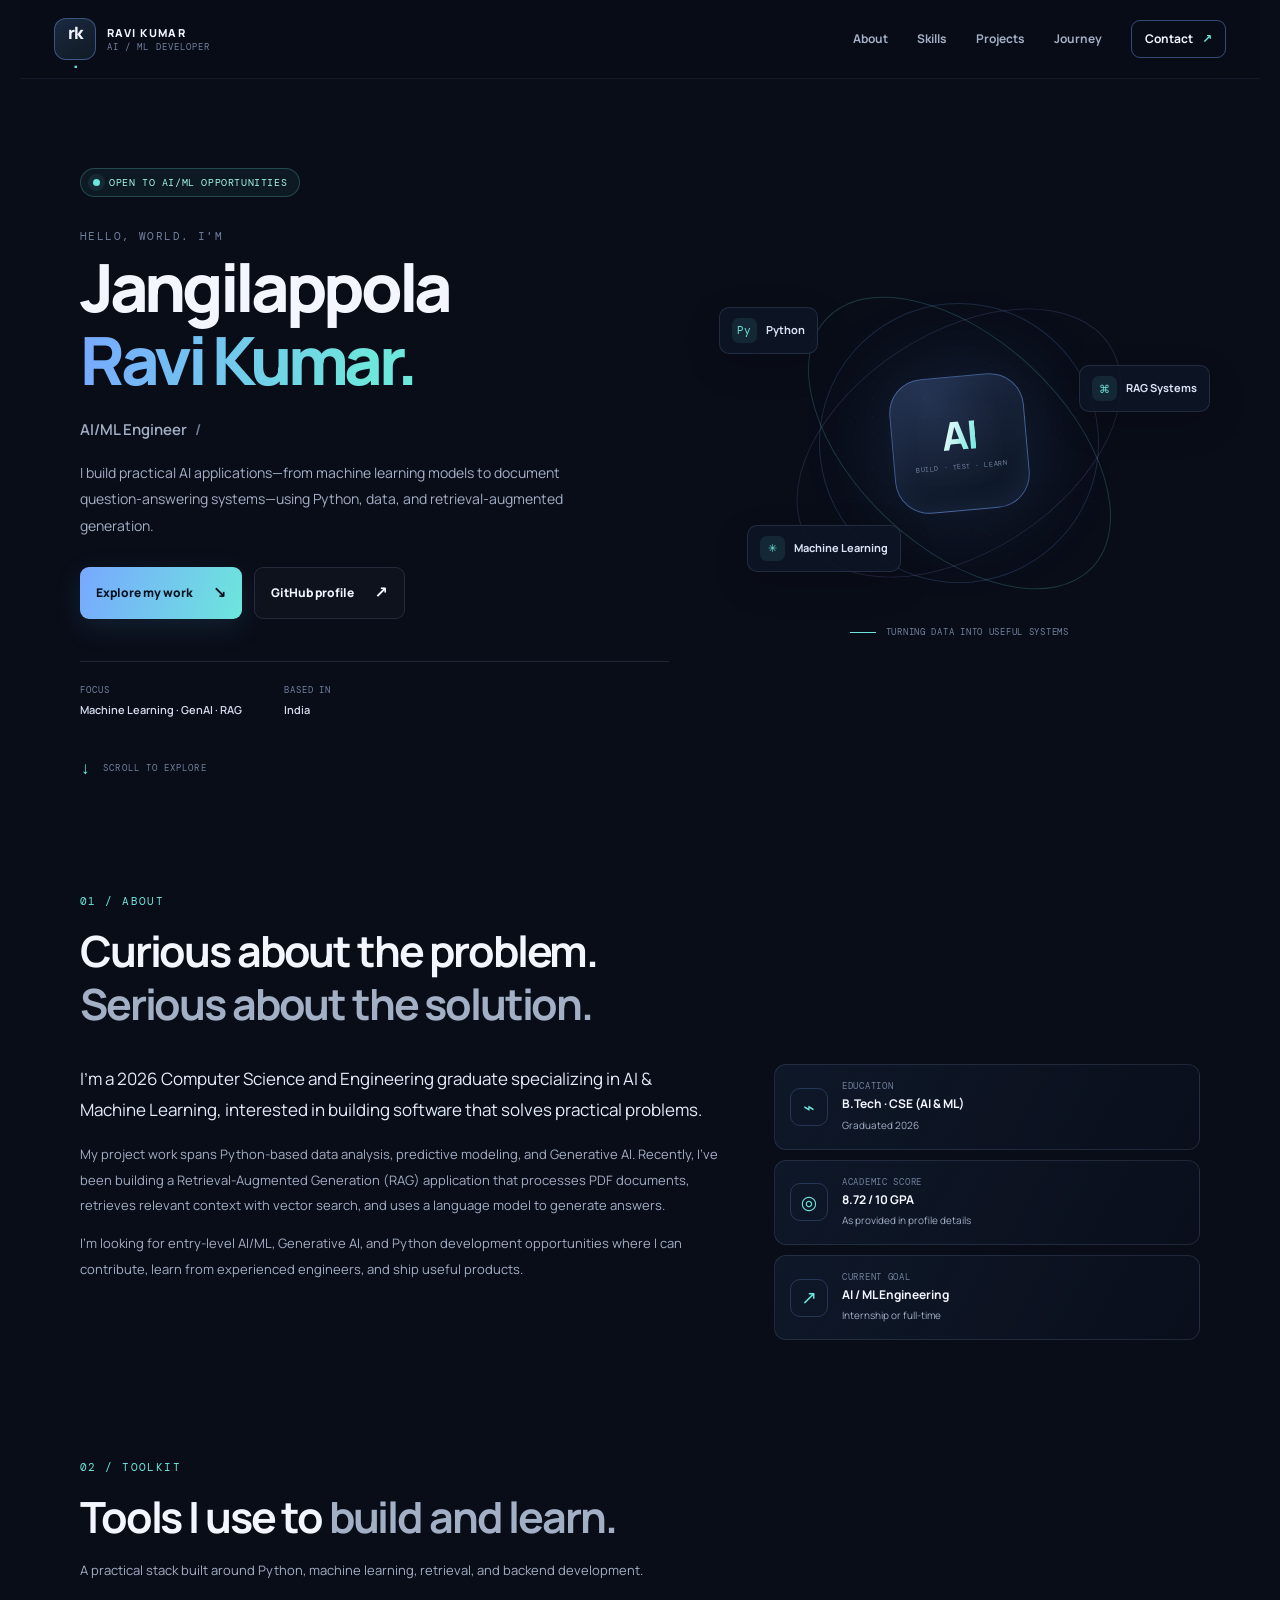
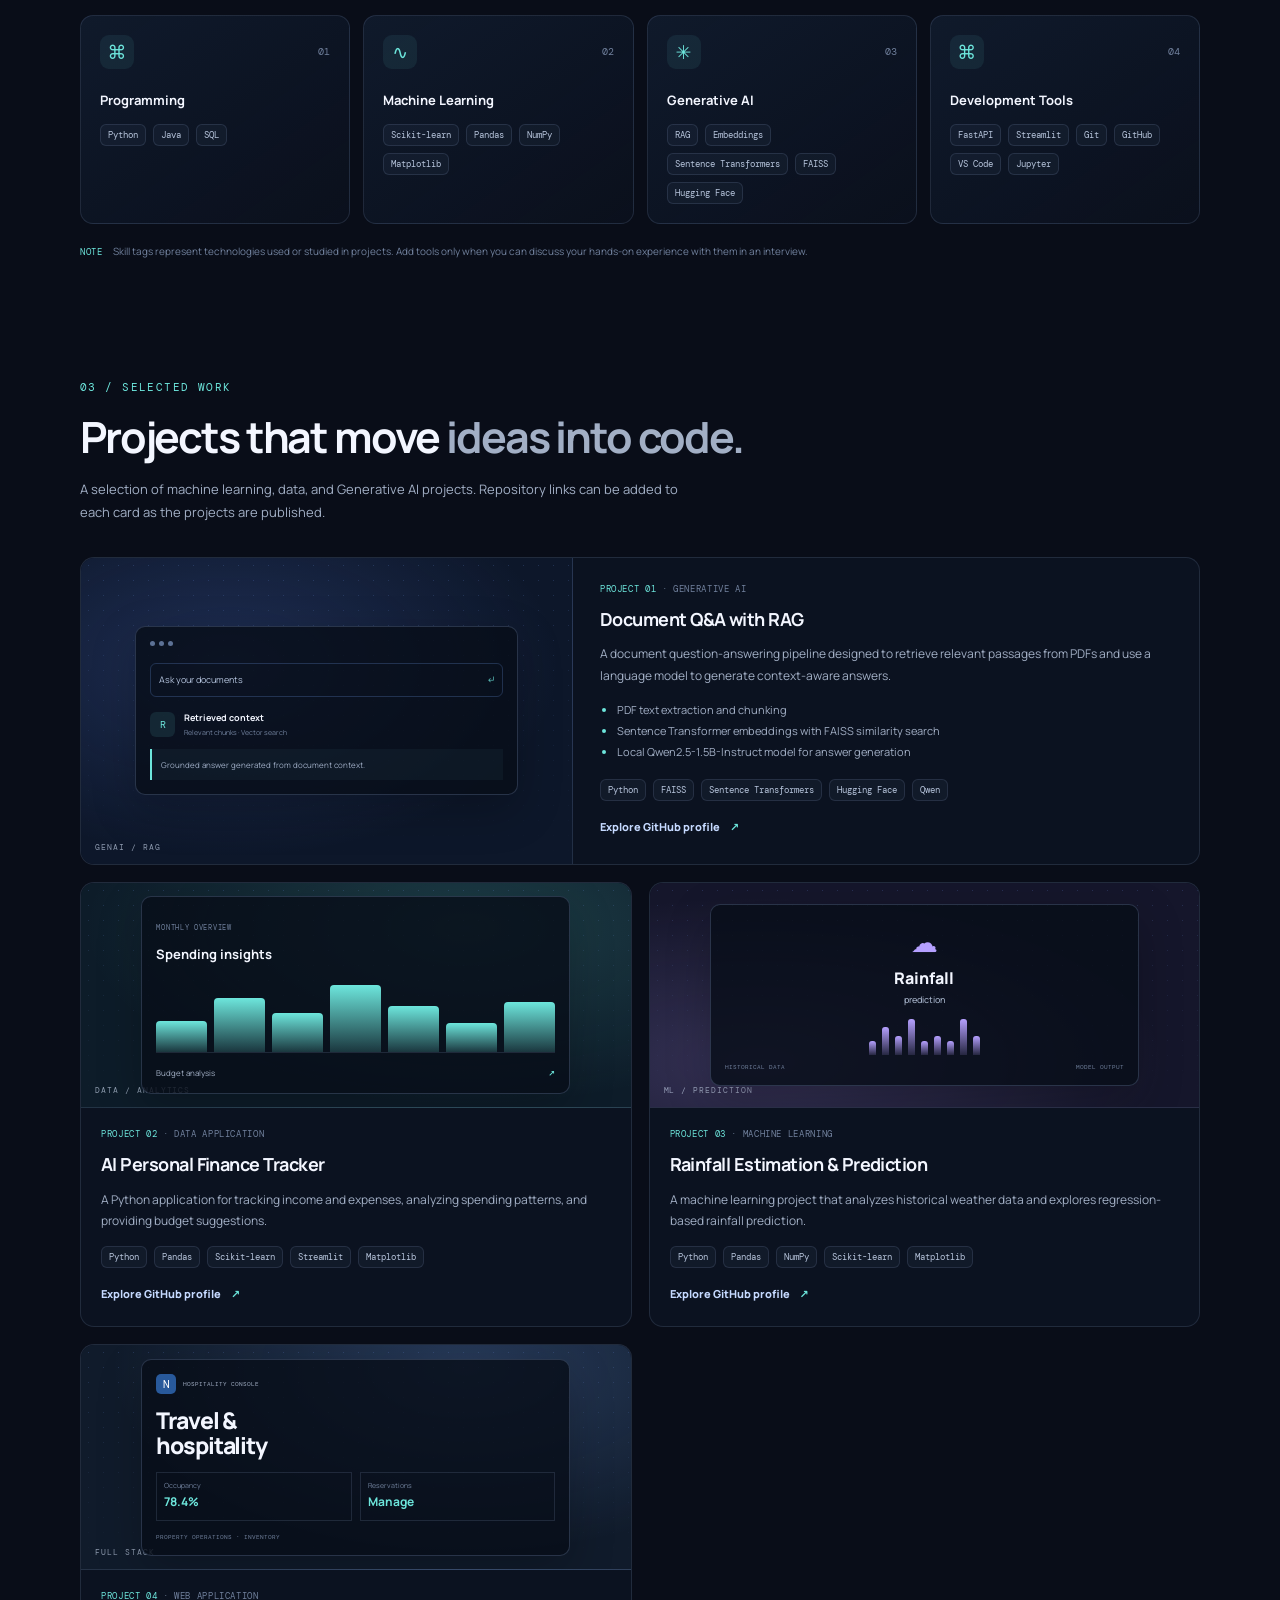
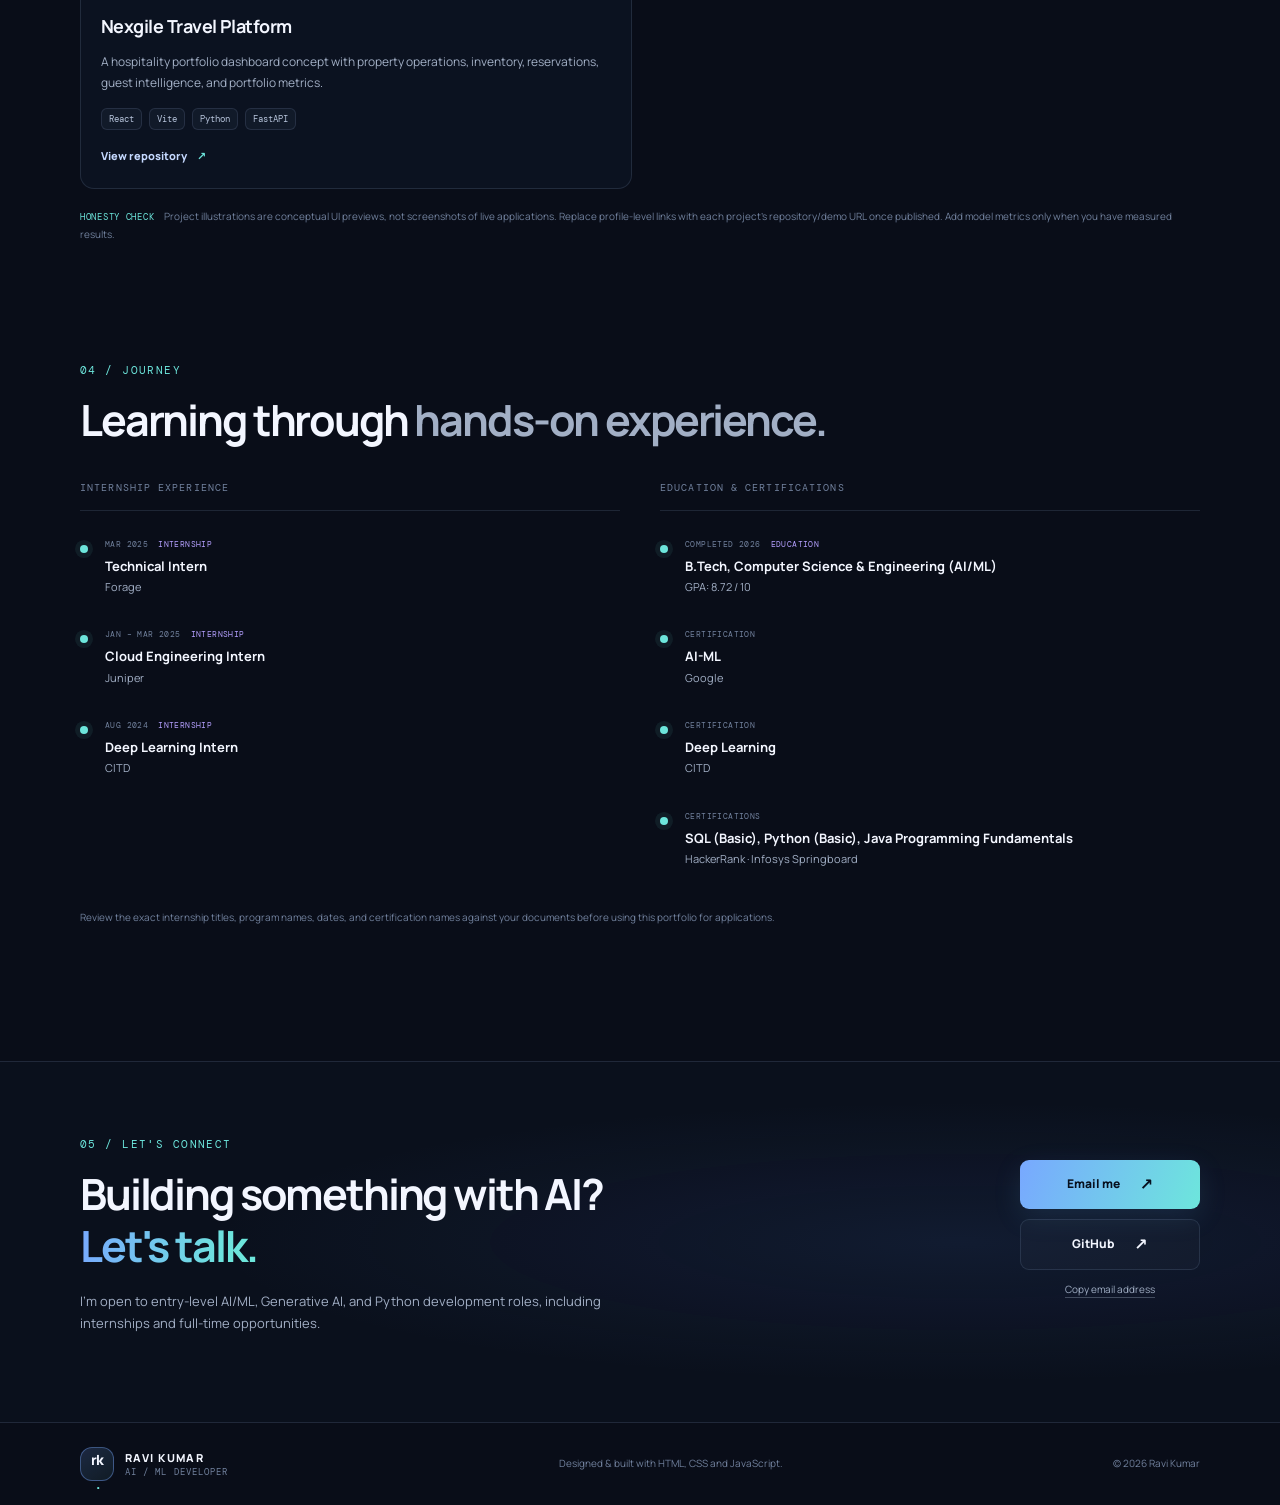
==== commit 1b7c14d8: "Update index.htm" ====
--- a/index.htm
+++ b/index.htm
@@ -1,13 +1,3 @@
-<!DOCTYPE html>
-<html lang="en">
-<head>
-    <meta charset="UTF-8">
-    <meta name="viewport" content="width=device-width, initial-scale=1.0">
-    <title>Jangilappola Ravi Kumar | Portfolio</title>
-    <link rel="stylesheet" href="style.css">
-    <script defer src="script.js"></script>
-</head>
-<body>
 <!DOCTYPE html>
 <html lang="en">
 <head>
@@ -165,71 +155,3 @@
   </footer>
 </body>
 </html>
-
-<header>
-    <h1>Jangilappola Ravi Kumar</h1>
-    <p>Computer Science (AIML) Graduate | Developer | AI Enthusiast</p>
-    <div class="contact">
-        <a href="tel:+917670923060">📞 7670923060</a> |
-        <a href="mailto:jravikumar960@gmail.com">📧 Email</a> |
-        <a href="https://linkedin.com">🔗 LinkedIn</a>
-    </div>
-    <button id="theme-toggle">🌙 Dark Mode</button>
-</header>
-
-<section id="about" class="fade-in">
-    <h2>About Me</h2>
-    <p>Motivated and detail-oriented Computer Science (AIML) graduate with strong programming, software development, and data analysis skills. Passionate about technology, problem-solving, and applying AI/ML concepts to real-world challenges.</p>
-</section>
-
-<section id="skills" class="fade-in">
-    <h2>Technical Skills</h2>
-    <ul>
-        <li><b>Languages:</b> Java, C, Python, MySQL, HTML, CSS</li>
-        <li><b>Tools:</b> Power BI, VS Code, GitHub, Microsoft Excel</li>
-    </ul>
-</section>
-
-<section id="projects" class="fade-in">
-    <h2>Projects</h2>
-    <div class="project-card">
-        <h3>Rainfall Estimation by Python</h3>
-        <p>Developed a regression-based model to predict rainfall using weather data. Tools: Python, Pandas, NumPy, Scikit-learn, Matplotlib.</p>
-    </div>
-    <div class="project-card">
-        <h3>Personal Finance Tracker Enhanced with AI</h3>
-        <p>AI-powered finance tracker with spending pattern recognition and budget suggestions. Tools: Python, Pandas, Matplotlib, Streamlit.</p>
-    </div>
-</section>
-
-<section id="experience" class="fade-in">
-    <h2>Experience</h2>
-    <ul>
-        <li><b>Technical Intern</b> – FORAGE (Mar 2025)</li>
-        <li><b>Cloud Engineering Intern</b> – JUNIPER (Jan–Mar 2025)</li>
-        <li><b>Deep Learning Intern</b> – CITD (Aug 2024)</li>
-    </ul>
-</section>
-
-<section id="education" class="fade-in">
-    <h2>Education</h2>
-    <p>B.Tech in Computer Science & Engineering (AIML) – GPA: 8.79</p>
-</section>
-
-<section id="certifications" class="fade-in">
-    <h2>Certifications</h2>
-    <ul>
-        <li>AI-ML – Google</li>
-        <li>SQL (Basic) – HackerRank</li>
-        <li>Java Programming Fundamentals – Infosys Springboard</li>
-        <li>Deep Learning – CITD</li>
-        <li>Python (Basic) – HackerRank</li>
-    </ul>
-</section>
-
-<footer>
-    <p>© 2025 Ravi Kumar | Built with ❤️</p>
-</footer>
-
-</body>
-</html>
